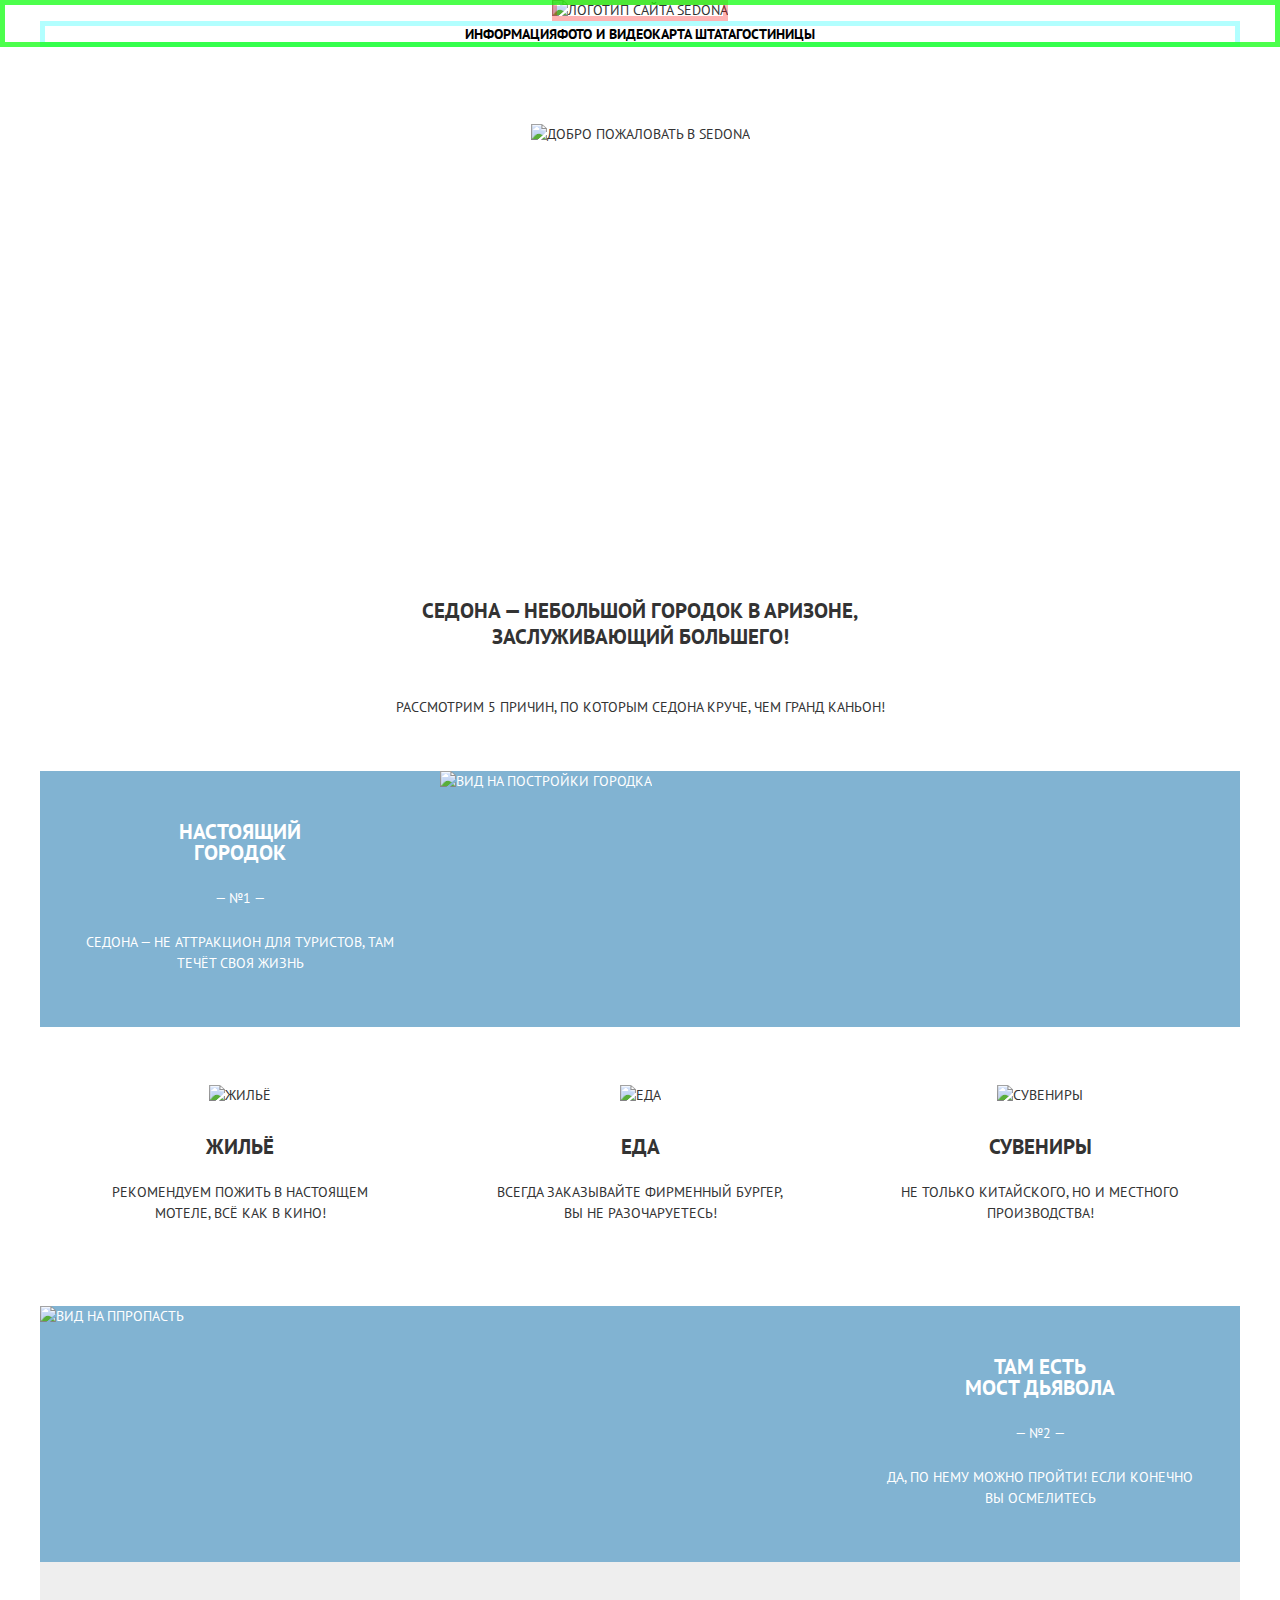
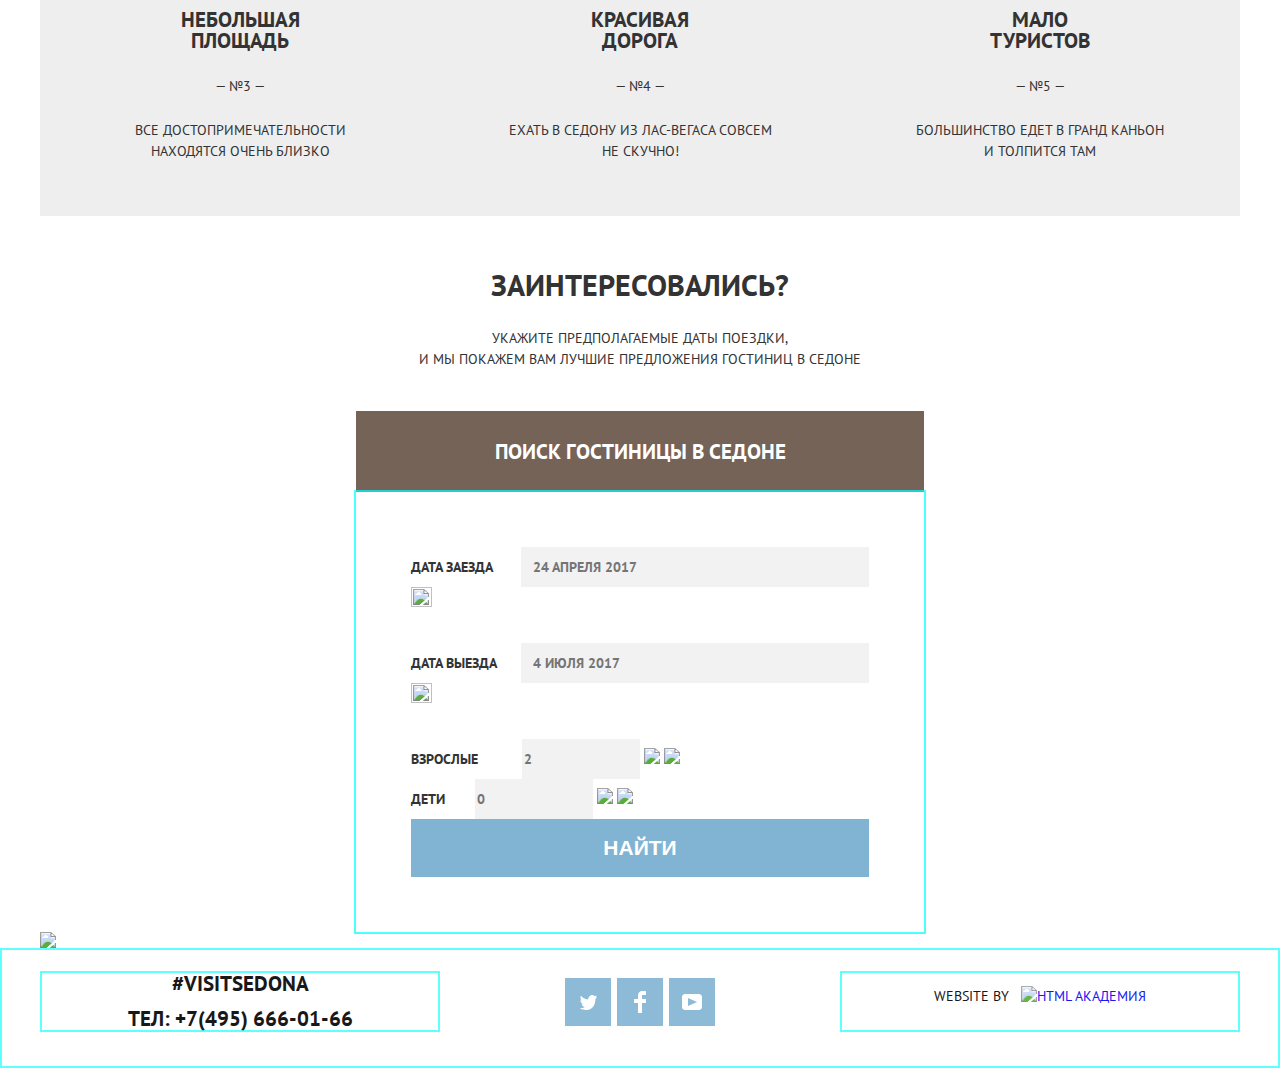
==== index.html @ ab3e45d9 "Флексы - стр. каталога" ====
<!DOCTYPE html>
<html class="page" lang="ru">
  <head>
    <meta charset="utf-8">
    <title>HTML Academy: Седона</title>

    <link rel="icon" href="favicon.ico">
    <link rel="icon" href="img/favicon.svg" type="image/svg+xml">
    <link rel="apple-touch-icon" href="img/180.png">
    <link rel="manifest" href="manifest.webmanifest">

    <link href="normalize.css" rel="stylesheet">
    <link href="css/style.css" rel="stylesheet">
    <link rel="preconnect" href="https://fonts.gstatic.com">
    <link href="https://fonts.googleapis.com/css2?family=PT+Sans:wght@400;700&display=swap" rel="stylesheet">
  </head>
  <!--<p>Репозиторий создан для обучения на профессиональном онлайн‑курсе «<a href="https://htmlacademy.ru/intensive/-->
  <body class="page-body">

    <header class="main-header">
      <a class="main-header-logo">
        <img src="img/logo_Sedona.svg" width="138" height="70" alt="Логотип сайта Sedona">
      </a>
      <div class="main-header-bar">
        <div class="main-navigation-wrapper">
          <nav class="main-navigation">
            <ul class="site-navigation">
              <li><a href="#">Информация</a></li>
              <li><a href="#">Фото и видео</a></li>
              <li><a href="#">Карта штата</a></li>
              <li><a href="#">Гостиницы</a></li>
            </ul>
          </nav>
        </div>
      </div>
    </header>

    <main class="container">

      <h1 class="visually-hidden">Добро пожаловать в Sedona</h1>

      <section class="main-screen">
        <img src="img/Welcome.svg" width="456" width="351" alt="Добро пожаловать в Sedona">
      </section>

      <section class="features">
        <p class="features-heading">Седона — небольшой городок в Аризоне, <br> заслуживающий большего!</p>
        <p class="features-compare">Рассмотрим 5 причин, по которым Седона круче, чем гранд каньон!</p>
        <ul class="features-list">
          <li class="feature-item-img item-img-right">
            <div class="left-descript-img">
              <h2>Настоящий <br> городок</h2>
              <p class="feature-number">— №1 —</p>
              <p class="feature-descript">Седона — не аттракцион для туристов, там <br> течёт своя жизнь</p>
            </div>
            <div>
              <img src="img/true_City.jpg" width="800" alt="Вид на постройки городка">
            </div>
          </li>
          <li class="feature-with-icon">
            <img src="img/ic-house.svg" width="72" height="72" alt="Жильё">
            <h2>Жильё</h2>
            <p class="feature-descript">Рекомендуем пожить в настоящем <br> мотеле, всё как в кино!</p>
          </li>
          <li class="feature-with-icon">
            <img src="img/ic-food.svg" width="72" height="72" alt="Еда">
            <h2>Еда</h2>
            <p class="feature-descript">Всегда заказывайте фирменный бургер, <br> вы не разочаруетесь!</p>
          </li>
          <li class="feature-with-icon">
            <img src="img/ic-souvenir.svg" width="72" height="72" alt="Сувениры">
            <h2>Сувениры</h2>
            <p class="feature-descript">Не только китайского, но и местного <br> производства!</p>
          </li>
          <li class="feature-item-img item-img-left">
            <div>
              <img src="img/the_Bridge.jpg" width="800" alt="Вид на ппропасть">
            </div>
            <div class="left-descript-img">
              <h2>Там есть <br> Мост дьявола</h2>
              <p class="feature-number">— №2 —</p>
              <p class="feature-descript">Да, по нему можно пройти! Если конечно <br> вы осмелитесь</p>
            </div>
          </li>
          <li class="feature-no-icon">
            <h2>Небольшая <br> площадь</h2>
            <p class="feature-number">— №3 —</p>
            <p class="feature-descript">все достопримечательности <br> находятся очень близко</p>
          </li>
          <li class="feature-no-icon">
            <h2>красивая <br> дорога</h2>
            <p class="feature-number">— №4 —</p>
            <p class="feature-descript">ехать в седону из лас-вегаса совсем <br> не скучно!</p>
          </li>
          <li class="feature-no-icon">
            <h2>мало <br> туристов</h2>
            <p class="feature-number">— №5 —</p>
            <p class="feature-descript">большинство едет в гранд каньон <br> и толпится там</p>
          </li>
        </ul>
      </section>

      <section class="search">
        <p class="search-heading">Заинтересовались?</p>
        <p class="search-info">Укажите предполагаемые даты поездки, <br> и мы покажем вам лучшие предложения гостиниц в седоне</p>
        <div>
          <h2>Поиск гостиницы в Седоне</h2>
        </div>
        <form class="form-search" action="" method="post">
          <p class="info-item">
            <label for="check-in">Дата заезда</label>
            <input class="check-in" id="check-in" type="text" name="from" placeholder="24 апреля 2017">
            <img src="img/ic-calendar.svg" width="21" height="23">
          </p>
          <p class="info-item info-item-date">
            <label for="check-out">Дата выезда</label>
            <input class="check-out" id="check-out" type="text" name="to" placeholder="4 июля 2017">
            <img src="img/ic-calendar.svg" width="21" height="23">
          </p>
          <p class="info-item">
            <label for="adults">Взрослые</label>
            <input class="info-item-adults" id="adults" type="text" name="amount" placeholder="2">
            <img src="img/ic-minus.svg" width="16">
            <img src="img/ic-plus.svg" width="16">
          </p>
          <p class="info-item">
            <label for="kids">Дети</label>
            <input class="info-item-kids" id="kids" type="text" name="amount" placeholder="0">
            <img src="img/ic-minus.svg" width="16" >
            <img src="img/ic-plus.svg" width="16">
          </p>
          <button class="submit-button" type="submit">Найти</button>
        </form>
        <img class="map" src="img/map.png">
      </section>

    </main>

    <footer class="main-footer">

      <div class="container">
        <section class="footer-contacts">
          <p class="footer-hashtag">#visitsedona</p>
          <p class="footer-phone">Тел: +7(495) 666-01-66</p>
        </section>

        <section class="footer-social">
          <ul>
            <li>
              <a class="social-button social-button-tw" href="#"><span class="visually-hidden">Twitter</span></a>
            </li>
            <li>
              <a class="social-button social-button-fb" href="#"><span class="visually-hidden">Facebook</span></a>
            </li>
            <li>
              <a class="social-button social-button-yt" href="#"><span class="visually-hidden">Youtube</span></a>
            </li>
          </ul>
        </section>

        <p class="footer-copyright">
          <span>
            Website by
          </span>
          <a class="link-copyright" href="https://htmlacademy.ru/intensive/htmlcss">
            <img src="img/logo-htmlacademy-footer.svg" alt="html Академия">
          </a>
        </p>
      </div>

    </footer>
  </body>
</html>
---- css/style.css ----
/* Variables */

:root {
  --basic-white: #ffffff;
  --basic-black: #000000;
  --basic-brown: #766357;
  --basic-middle-brown: #604E43;
  --basic-dark-brown: #503E33;
  --basic-grey: #eeeeee;
  --basic-light-grey: #f2f2f2;
  --basic-light-blue: #81B3D2;
  --basic-middle-blue: #669EC0;
  --basic-dark-blue: #5496BD;
  --basic-extra-dark: #333333;
}

/* Global */

.page-body {
  min-width: 960px;
  margin: 0;
  padding: 0;
  font-family: "PT Sans", Arial, sans-serif;
  font-size: 14px;
  line-height: 21px;
  font-weight: 400;
  color: var(--basic-extra-dark);
  text-transform: uppercase;
  background-color: var(--basic-white);
  min-height: 100%;
  display: grid;
  grid-template-rows: min-content 1fr min-content;
  align-content: start;
}

a {
  text-decoration: none;
}

img {
  max-width: 100%;
  height: auto;
}

/* Grid */

.page {
  height: 100%;
}

/* Main Header */

.main-header {
  outline: 5px solid rgba(0, 255, 0, 0.7);
  outline-offset: -5px;
  display: grid;
}

/* Main Navigation */

.main-navigation {
  font-size: 14px;
  line-height: 26px;
  color: var(--basic-black);
  background-color: transparent;
}

.main-header-bar {
  background-color: var(--basic-white);
}

.main-navigation-wrapper {
  display: grid;
  grid-template-columns: 1fr min-content;
  width: 1200px;
  margin: 0 auto;
  background-color: var(--basic-white);
}

.site-navigation {
  margin: 0;
  padding: 0;
  outline: 5px solid rgba(0, 255, 255, 0.3);
  outline-offset: -5px;
  list-style: none;
  font-weight: 700;
  display: flex;
  justify-content: center;
}

.site-navigation-current a:not([href]) {
  background-color: var(--basic-white);
}

/* Container */

.container {
  width: 1200px;
  margin: 0 auto;
}

/* Logo */

.main-header-logo {
  justify-self: center;
  outline: 5px solid rgba(255, 0, 0, 0.3);
  outline-offset: -5px;
}

/* Main Screen */

.main-screen {
  height: 509px;
  background-image: url("../img/First_Screen_Sedona.jpg");
  background-position: 0 0;
  background-repeat: no-repeat;
  margin: 0 auto 42px auto;
  text-align: center;
}

.main-screen img {
  margin-top: 77px;
}

/* Site Navigation */

.site-navigation a {
  color: var(--basic-black);
}

.site-navigation a:hover {
  color: var(--basic-light-blue);
}

.site-navigation a:focus {
  color: var(--basic-black);
  opacity: 30%;
}

.map {
  display: block;
}

/* Features */

.features {
  outline: 0px solid rgba(255, 0, 0 , 0.3);
  margin-bottom: 58px;
}

.features-heading {
  outline: 0px solid rgba(0, 255, 255 , 0.3);
  font-size: 21px;
  line-height: 26px;
  font-weight: 700;
  margin-bottom: 44px;
  text-align: center;
}

.features-compare {
  outline: 0px solid rgba(0, 255, 255 , 0.3);
  text-align: center;
  line-height: 26px;
  margin-bottom: 51px;
}

.features-list {
  list-style: none;
  display: grid;
  grid-template-columns: 1fr 1fr 1fr;
  margin: 0;
  padding: 0;
}

.feature-item-img {
  outline: 0px solid rgba(0, 255, 255 , 0.3);
  height: 256px;
  grid-column: 1 / -1;
  color: var(--basic-white);
  background-color: var(--basic-light-blue);
}

.item-img-right {
  display: grid;
  grid-template-columns: 1fr 2fr;

}

.item-img-left {
  display: grid;
  grid-template-columns: 2fr 1fr;

}

.left-descript-img {
  padding-top: 50px;
}

.feature-item-img h2,
.feature-with-icon h2,
.feature-no-icon h2,
.feature-number,
.feature-descript {
  outline: 0px solid rgba(0, 255, 255 , 0.3);
  text-align: center;
  margin: 0;
  padding: 0;
}

.feature-item-img h2,
.feature-with-icon h2,
.feature-no-icon h2 {
  font-size: 21px;
  font-weight: 700;
  line-height: 21px;
}

.feature-with-icon h2 {
  margin-top: 30px;
  margin-bottom: 25px;
}

.feature-number,
.feature-descript {
  font-size: 14px;
  line-height: 21px;
}

.feature-number {
  margin-top: 25px;
  margin-bottom: 23px;
}

.feature-with-icon {
  outline: 0px solid rgba(0, 255, 255 , 0.3);
  text-align: center;
  padding-top: 58px;
  padding-bottom: 82px;
}

.feature-no-icon {
  outline: 0px solid rgba(0, 255, 255 , 0.3);
  background-color: var(--basic-grey);
  padding-top: 47px;
  padding-bottom: 54px;
}

/* Form */

.search div {
  width: 568px;
  color: var(--basic-white);
  background-color: var(--basic-brown);
  margin: 0 auto;
  padding: 30px 0;
}

.form-search {
  outline: 2px solid rgba(0, 255, 255, 0.7);
  margin: 0 auto;
  background-color: var(--basic-white);
  padding: 55px;
  width: 458px;
}

.search-heading {
  font-size: 30px;
  font-weight: 700;
  margin: 0;
}

.search h2 {
  margin: 0;
}

.search-heading,
.search h2,
.search-info {
  outline: 0px solid rgba(0, 255, 255, 0.7);
  text-align: center;
}

.search-info {
  margin-top: 33px;
  margin-bottom: 41px;
}

.info-item {
  margin: 0;
}

.info-item label {
  font-weight: 700;
}

.info-item input {
  font: inherit;
  color: var(--basic-black);
  font-weight: 700;
  text-transform: uppercase;
  background-color: var(--basic-light-grey);
  border: none;
  width: 334px;
  height: 38px;
}

.check-in,
.check-out {
  padding-left: 12px;
}

.check-in {
  margin-left: 24px;
}

.check-out {
  margin-left: 20px;
}

.info-item input.info-item-adults,
.info-item input.info-item-kids {
  width: 114px;
}

.info-item-adults {
  margin-left: 40px;
}

.info-item-kids {
  margin-left: 26px;
}

.info-item-date {
  margin-top: 30px;
  margin-bottom: 30px;
}

.submit-button {
  width: 458px;
  height: 58px;
  background-color: var(--basic-light-blue);
  color: var(--basic-white);
  text-align: center;
  border: none;
  text-transform: uppercase;
  font-size: 21px;
  line-height: 26px;
  font-weight: 700;
}

/* Main Footer */

.main-footer {
  outline: 2px solid rgba(0, 255, 255, 0.7);
  outline-offset: -2px;
  color: var(--basic-black);
  background-color: var(--basic-white);
  opacity: 90%;
  padding-top: 23px;
  padding-bottom: 36px;
}

.main-footer .container {
  display: grid;
  grid-template-columns: 1fr 1fr 1fr;
}

.footer-contacts,
.footer-social,
.footer-copyright {
  outline: 2px solid rgba(0, 255, 255, 0.7);
  outline-offset: -2px;
  text-align: center;
}

.footer-hashtag,
.footer-phone {
  outline: 0px solid rgba(255, 0, 0, 0.7);
  outline-offset: -1px;
  font-size: 21px;
  line-height: 26px;
  font-weight: 700;
  margin: 0;
}
.footer-hashtag {
  margin-bottom: 9px;
}

.visually-hidden {
 position: absolute;
 clip: rect(1px, 1px, 1px, 1px);
 padding:0;
 border:0;
 height: 1px;
 width: 1px;
 overflow: hidden;
}

.social-button {
  width: 46px;
  height: 48px;
  background-color: var(--basic-light-blue);
  background-repeat: no-repeat;
  background-position: center;
  display: block;
}

.social-button-tw {
  background-image: url(../img/twitter.svg);
}

.social-button-fb {
  background-image: url(../img/facebook.svg);
}

.social-button-yt {
  background-image: url(../img/youtube.svg);
}

.footer-social {
  outline: 0px solid rgba(255, 0, 0, 0.7);
  outline-offset: -1px;
  padding-top: 7px;
  margin: 0 auto;
}

.footer-social ul {
  display: grid;
  grid-template-columns: 46px 46px 46px;
  column-gap: 6px;
  outline: 0px solid rgba(255, 0, 0, 0.7);
  list-style: none;
  padding: 0;
  margin: 0;
}

.footer-copyright {
  padding-top: 15px;
  margin: 0;
}

.footer-copyright a {
  outline: 0px solid rgba(255, 0, 0, 0.7);
  outline-offset: -1px;
  margin-left: 8px;
  width: 115px;
  height: 41px;
  /*background-repeat: no-repeat;
  background-image: url("../img/logo-htmlacademy-footer.svg");
  background-position: 0 0;
  position: relative;*/
}

/*
.footer-copyright a:hover {
  width: 115px;
  height: 41px;
  background-image: url("../img/logo-htmlacademy-footer-hover.svg");
  background-position: 0 0;
  /*position: relative;
  background-repeat: no-repeat;
}
*/

/* Catalog Page */

.parameters {
  outline: 1px solid #ff0000;
  background-image: url("../img/Blur.png");
  background-position: 0 0;
  background-repeat: no-repeat;
  background-color: var(--basic-black);
}

.parameters ul,
.search-results ul {
  list-style: none;
}

.sorting {
  outline: 1px solid #ff0000;
  outline-offset: -1px;
  font-weight: 600;
}

.search-options h2 {
  outline: 1px solid #ff0000;
  outline-offset: -1px;
}

.found {
  display: flex;
}

.sorting,
.sort-types {
  font-size: 12px;
  line-height: 18px;
}

.sort-types {
  padding: 0;
}

.sort-types,
.search-options {
  outline: 1px solid #ff0000;
  outline-offset: -1px;
  display: flex;
}

.sort-types .current {
  color: var(--basic-light-blue);
  text-decoration: none;

}

.sort-types a {
  color: var(--basic-black);
  opacity: 30%;
  text-decoration: underline;
}

.sort-types a:hover {
  color: var(--basic-light-blue);
  text-decoration: underline;
  opacity: 100%;
}

.sort-types a:focus {
  color: var(--basic-black);
  text-decoration: none;
  opacity: 100%;
}

.infrastructure legend,
.housing-type legend,
.price legend {
  color: var(--basic-white);
  font-size: 16px;
  font-weight: 700;
  line-height: 21px;
}

.parameters label {
  color: var(--basic-white);
}

/* Variants */

.more,
.book-in {
  line-height: 21px;
  font-weight: 700;
  color: var(--basic-white);
  padding: 3px 17px;
}

.more {
  background-color: var(--basic-light-blue);
}

.book-in {
  background-color: var(--basic-brown);
}

.more:hover {
  background-color: var(--basic-middle-blue);
}

.more:focus {
  background-color: var(--basic-dark-blue);
}

.book-in:hover {
  background-color: var(--basic-middle-brown);
}

.book-in:focus {
  background-color: var(--basic-dark-brown);
}

.variant-name {
  outline: 1px solid #ff0000;
  outline-offset: -1px;
  font-size: 21px;
  font-weight: 700;
  line-height: 26px;
  color: var(--basic-black);
  margin-left: 29px;
}

.variant-name:hover {
  color: var(--basic-light-blue);
}

.variant-name:focus {
  color: var(--basic-black);
  opacity: 30%;
}

.variants .variant-row {
  outline: 1px solid #ff0000;
  display: grid;
  grid-template-columns: 135px 1fr auto;
}

.variants {
  display: grid;
  grid-template-rows: repeat(2, auto);
}

.row-1,
.variant-info {
  display: flex;
}

.variant-info {
  margin-left: 29px;
}

.variant-info a {
  outline: 1px solid #ff0000;
}

.stars {
  outline: 1px solid #ff0000;
  display: flex;
  flex-direction: row-reverse;
  padding: 0;
}

.center p {
  outline: 1px solid #ff0000;
  margin: 0;
}

.right {
  outline: 1px solid #ff0000;
}

.variant-rate {
  outline: 1px solid rgba(255, 0, 0, 0.7);
  text-align: center;
  margin: 0;
  background-color: var(--basic-light-grey);
  padding: 3px 17px;
  line-height: 21px;
}

.more,
.book-in,
.variant-price {
  display: block;
}

.variant-type,
.variant-price {
  margin-top: 4px;
  margin-bottom: 11px;
}

.column {
  margin-left: 6px;
}
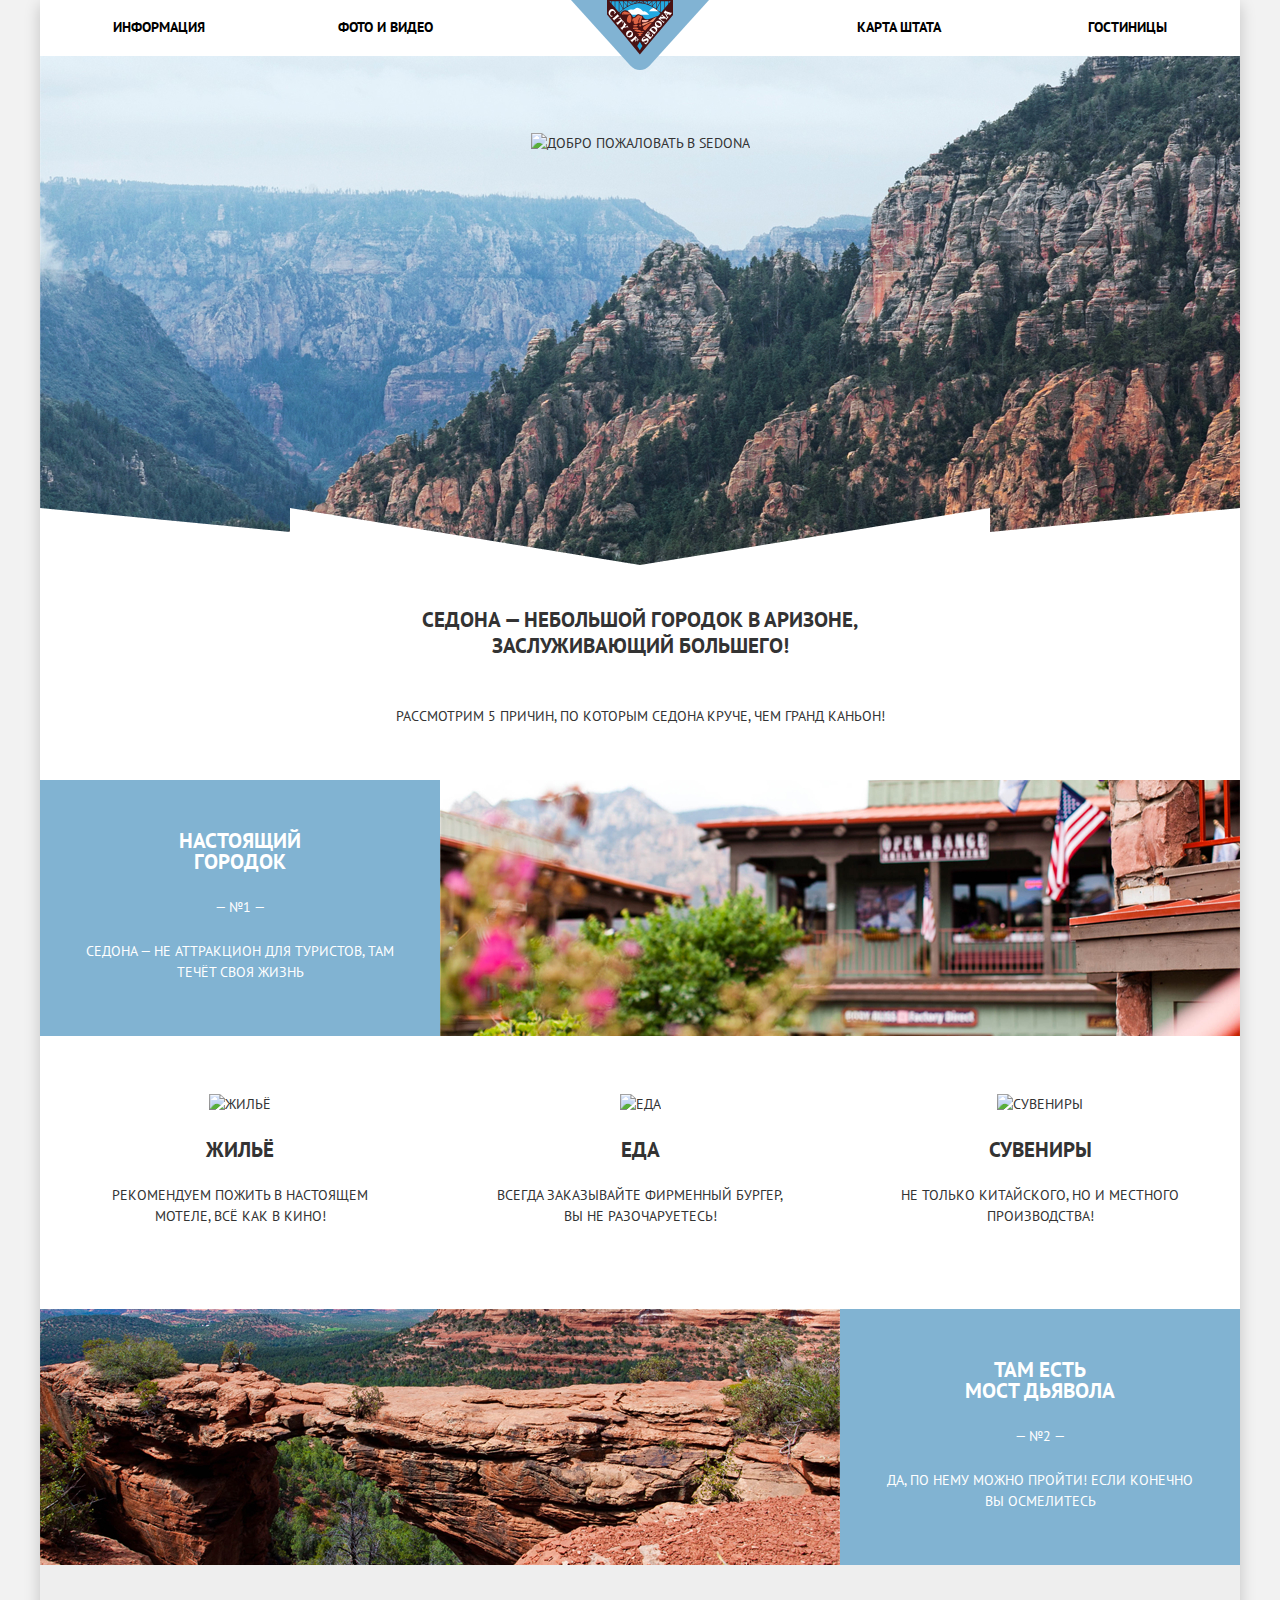
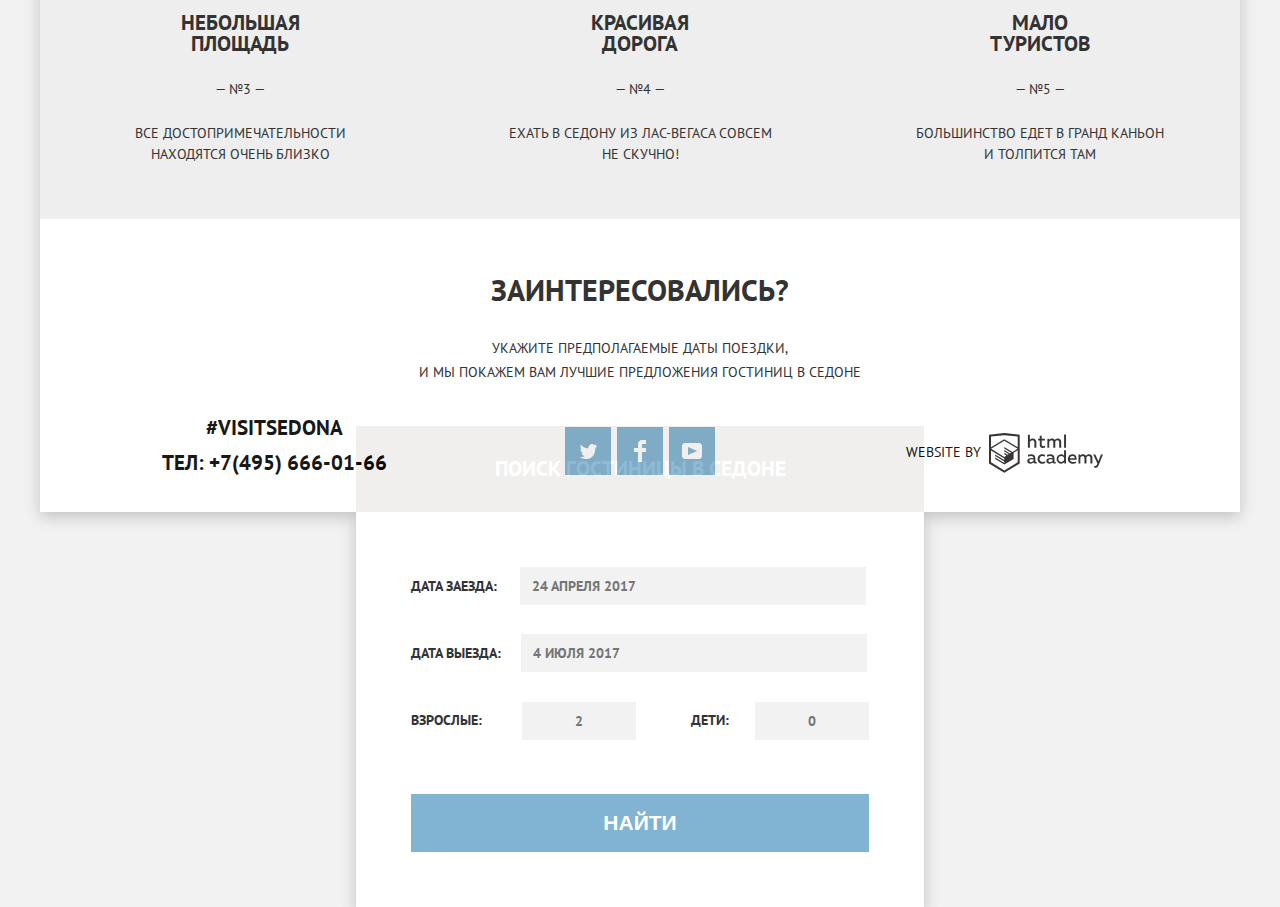
==== commit 83a85bf3: "Проверка итоговая" ====
--- a/index.html
+++ b/index.html
@@ -17,157 +17,196 @@
   <!--<p>Репозиторий создан для обучения на профессиональном онлайн‑курсе «<a href="https://htmlacademy.ru/intensive/-->
   <body class="page-body">
 
-    <header class="main-header">
-      <a class="main-header-logo">
-        <img src="img/logo_Sedona.svg" width="138" height="70" alt="Логотип сайта Sedona">
-      </a>
-      <div class="main-header-bar">
-        <div class="main-navigation-wrapper">
-          <nav class="main-navigation">
-            <ul class="site-navigation">
-              <li><a href="#">Информация</a></li>
-              <li><a href="#">Фото и видео</a></li>
-              <li><a href="#">Карта штата</a></li>
-              <li><a href="#">Гостиницы</a></li>
-            </ul>
-          </nav>
+    <div class="all">
+      <header class="main-header">
+        <a class="main-header-logo">
+          <img src="img/logo-sedona.svg" width="138" height="70" alt="Логотип сайта Sedona">
+        </a>
+        <div class="main-header-bar">
+          <div class="main-navigation-wrapper">
+            <nav class="main-navigation">
+              <ul class="site-navigation">
+                <li><a href="#">Информация</a></li>
+                <li><a href="#">Фото и видео</a></li>
+                <li><a href="#">Карта штата</a></li>
+                <li><a href="catalog.html">Гостиницы</a></li>
+              </ul>
+            </nav>
+          </div>
         </div>
-      </div>
-    </header>
-
-    <main class="container">
-
-      <h1 class="visually-hidden">Добро пожаловать в Sedona</h1>
-
-      <section class="main-screen">
-        <img src="img/Welcome.svg" width="456" width="351" alt="Добро пожаловать в Sedona">
-      </section>
-
-      <section class="features">
-        <p class="features-heading">Седона — небольшой городок в Аризоне, <br> заслуживающий большего!</p>
-        <p class="features-compare">Рассмотрим 5 причин, по которым Седона круче, чем гранд каньон!</p>
-        <ul class="features-list">
-          <li class="feature-item-img item-img-right">
-            <div class="left-descript-img">
-              <h2>Настоящий <br> городок</h2>
-              <p class="feature-number">— №1 —</p>
-              <p class="feature-descript">Седона — не аттракцион для туристов, там <br> течёт своя жизнь</p>
-            </div>
-            <div>
-              <img src="img/true_City.jpg" width="800" alt="Вид на постройки городка">
-            </div>
-          </li>
-          <li class="feature-with-icon">
-            <img src="img/ic-house.svg" width="72" height="72" alt="Жильё">
-            <h2>Жильё</h2>
-            <p class="feature-descript">Рекомендуем пожить в настоящем <br> мотеле, всё как в кино!</p>
-          </li>
-          <li class="feature-with-icon">
-            <img src="img/ic-food.svg" width="72" height="72" alt="Еда">
-            <h2>Еда</h2>
-            <p class="feature-descript">Всегда заказывайте фирменный бургер, <br> вы не разочаруетесь!</p>
-          </li>
-          <li class="feature-with-icon">
-            <img src="img/ic-souvenir.svg" width="72" height="72" alt="Сувениры">
-            <h2>Сувениры</h2>
-            <p class="feature-descript">Не только китайского, но и местного <br> производства!</p>
-          </li>
-          <li class="feature-item-img item-img-left">
-            <div>
-              <img src="img/the_Bridge.jpg" width="800" alt="Вид на ппропасть">
-            </div>
-            <div class="left-descript-img">
-              <h2>Там есть <br> Мост дьявола</h2>
-              <p class="feature-number">— №2 —</p>
-              <p class="feature-descript">Да, по нему можно пройти! Если конечно <br> вы осмелитесь</p>
-            </div>
-          </li>
-          <li class="feature-no-icon">
-            <h2>Небольшая <br> площадь</h2>
-            <p class="feature-number">— №3 —</p>
-            <p class="feature-descript">все достопримечательности <br> находятся очень близко</p>
-          </li>
-          <li class="feature-no-icon">
-            <h2>красивая <br> дорога</h2>
-            <p class="feature-number">— №4 —</p>
-            <p class="feature-descript">ехать в седону из лас-вегаса совсем <br> не скучно!</p>
-          </li>
-          <li class="feature-no-icon">
-            <h2>мало <br> туристов</h2>
-            <p class="feature-number">— №5 —</p>
-            <p class="feature-descript">большинство едет в гранд каньон <br> и толпится там</p>
-          </li>
-        </ul>
-      </section>
-
-      <section class="search">
-        <p class="search-heading">Заинтересовались?</p>
-        <p class="search-info">Укажите предполагаемые даты поездки, <br> и мы покажем вам лучшие предложения гостиниц в седоне</p>
-        <div>
-          <h2>Поиск гостиницы в Седоне</h2>
-        </div>
-        <form class="form-search" action="" method="post">
-          <p class="info-item">
-            <label for="check-in">Дата заезда</label>
-            <input class="check-in" id="check-in" type="text" name="from" placeholder="24 апреля 2017">
-            <img src="img/ic-calendar.svg" width="21" height="23">
-          </p>
-          <p class="info-item info-item-date">
-            <label for="check-out">Дата выезда</label>
-            <input class="check-out" id="check-out" type="text" name="to" placeholder="4 июля 2017">
-            <img src="img/ic-calendar.svg" width="21" height="23">
-          </p>
-          <p class="info-item">
-            <label for="adults">Взрослые</label>
-            <input class="info-item-adults" id="adults" type="text" name="amount" placeholder="2">
-            <img src="img/ic-minus.svg" width="16">
-            <img src="img/ic-plus.svg" width="16">
-          </p>
-          <p class="info-item">
-            <label for="kids">Дети</label>
-            <input class="info-item-kids" id="kids" type="text" name="amount" placeholder="0">
-            <img src="img/ic-minus.svg" width="16" >
-            <img src="img/ic-plus.svg" width="16">
-          </p>
-          <button class="submit-button" type="submit">Найти</button>
-        </form>
-        <img class="map" src="img/map.png">
-      </section>
-
-    </main>
-
-    <footer class="main-footer">
-
-      <div class="container">
-        <section class="footer-contacts">
-          <p class="footer-hashtag">#visitsedona</p>
-          <p class="footer-phone">Тел: +7(495) 666-01-66</p>
+      </header>
+
+      <main class="container">
+
+        <h1 class="visually-hidden">Добро пожаловать в Sedona</h1>
+
+        <section class="main-screen">
+          <div></div>
+          <img src="img/welcome.svg" width="456" height="350" alt="Добро пожаловать в Sedona">
         </section>
 
-        <section class="footer-social">
-          <ul>
-            <li>
-              <a class="social-button social-button-tw" href="#"><span class="visually-hidden">Twitter</span></a>
-            </li>
-            <li>
-              <a class="social-button social-button-fb" href="#"><span class="visually-hidden">Facebook</span></a>
-            </li>
-            <li>
-              <a class="social-button social-button-yt" href="#"><span class="visually-hidden">Youtube</span></a>
+        <section class="features">
+          <p class="features-heading">Седона — небольшой городок в Аризоне, <br> заслуживающий большего!</p>
+          <p class="features-compare">Рассмотрим 5 причин, по которым Седона круче, чем гранд каньон!</p>
+          <ul class="features-list">
+            <li class="feature-item-img item-img-right">
+              <div class="left-descript-img">
+                <h2>Настоящий <br> городок</h2>
+                <p class="feature-number">— №1 —</p>
+                <p class="feature-descript">Седона — не аттракцион для туристов, там <br> течёт своя жизнь</p>
+              </div>
+              <div>
+                <img src="img/true-city.jpg" width="800" alt="Вид на постройки городка">
+              </div>
+            </li>
+            <li class="feature-with-icon">
+              <img src="img/ic-house.svg" width="72" height="72" alt="Жильё">
+              <h2>Жильё</h2>
+              <p class="feature-descript">Рекомендуем пожить в настоящем <br> мотеле, всё как в кино!</p>
+            </li>
+            <li class="feature-with-icon">
+              <img src="img/ic-food.svg" width="72" height="72" alt="Еда">
+              <h2>Еда</h2>
+              <p class="feature-descript">Всегда заказывайте фирменный бургер, <br> вы не разочаруетесь!</p>
+            </li>
+            <li class="feature-with-icon">
+              <img src="img/ic-souvenir.svg" width="72" height="72" alt="Сувениры">
+              <h2>Сувениры</h2>
+              <p class="feature-descript">Не только китайского, но и местного <br> производства!</p>
+            </li>
+            <li class="feature-item-img item-img-left">
+              <div>
+                <img src="img/the-bridge.jpg" width="800" alt="Вид на ппропасть">
+              </div>
+              <div class="left-descript-img">
+                <h2>Там есть <br> Мост дьявола</h2>
+                <p class="feature-number">— №2 —</p>
+                <p class="feature-descript">Да, по нему можно пройти! Если конечно <br> вы осмелитесь</p>
+              </div>
+            </li>
+            <li class="feature-no-icon">
+              <h2>Небольшая <br> площадь</h2>
+              <p class="feature-number">— №3 —</p>
+              <p class="feature-descript">все достопримечательности <br> находятся очень близко</p>
+            </li>
+            <li class="feature-no-icon">
+              <h2>красивая <br> дорога</h2>
+              <p class="feature-number">— №4 —</p>
+              <p class="feature-descript">ехать в седону из лас-вегаса совсем <br> не скучно!</p>
+            </li>
+            <li class="feature-no-icon">
+              <h2>мало <br> туристов</h2>
+              <p class="feature-number">— №5 —</p>
+              <p class="feature-descript">большинство едет в гранд каньон <br> и толпится там</p>
             </li>
           </ul>
         </section>
 
-        <p class="footer-copyright">
-          <span>
-            Website by
-          </span>
-          <a class="link-copyright" href="https://htmlacademy.ru/intensive/htmlcss">
-            <img src="img/logo-htmlacademy-footer.svg" alt="html Академия">
-          </a>
-        </p>
-      </div>
-
-    </footer>
+        <section class="search">
+          <p class="search-main-heading">Заинтересовались?</p>
+          <p class="search-info">Укажите предполагаемые даты поездки, <br> и мы покажем вам лучшие предложения гостиниц в седоне</p>
+          <button class="search-hotel" type="submit">Поиск гостиницы в Седоне</button>
+          <form class="form-search" action="https://echo.htmlacademy.ru" method="post">
+            <div class="long-input">
+              <button class="ic-calendar"></button>
+              <p class="info-item">
+                <label for="check-in">Дата заезда:</label>
+                <input class="check-in" id="check-in" type="text" name="from" placeholder="24 апреля 2017">
+              </p>
+            </div>
+            <div class="long-input">
+              <button class="ic-calendar"></button>
+              <p class="info-item info-item-date">
+                <label for="check-out">Дата выезда:</label>
+                <input class="check-out" id="check-out" type="text" name="to" placeholder="4 июля 2017">
+              </p>
+            </div>
+
+            <div class="short-inputs">
+              <div class="info-item">
+                <div class="main-wrap">
+                  <label for="adults">Взрослые:</label>
+                  <div class="input-wrap input-wrap-adults">
+                    <button class="ic-minus"></button>
+                    <input class="info-item-adults" id="adults" type="text" name="amount" placeholder="2">
+                    <button class="ic-plus"></button>
+                  </div>
+                </div>
+              </div>
+
+              <div class="info-item">
+                <div class="main-wrap">
+                  <label for="kids">Дети:</label>
+                  <div class="input-wrap input-wrap-kids">
+                    <button class="ic-minus"></button>
+                    <input class="info-item-kids" id="kids" type="text" name="amount" placeholder="0">
+                    <button class="ic-plus"></button>
+                  </div>
+                </div>
+              </div>
+            </div>
+
+            <button class="submit-button" type="submit">Найти</button>
+          </form>
+          <img class="map" src="img/map.png" alt="">
+        </section>
+
+      </main>
+
+      <footer class="main-footer">
+
+        <div class="container">
+          <section class="footer-contacts">
+            <p class="footer-hashtag">#visitsedona</p>
+            <p class="footer-phone">Тел: +7(495) 666-01-66</p>
+          </section>
+
+          <section class="footer-social">
+            <ul>
+              <li>
+                <a class="social-button" href="#">
+                  <span class="visually-hidden">Twitter</span>
+                  <svg width="17" height="17" viewBox="0 0 17 17" fill="none" xmlns="http://www.w3.org/2000/svg">
+                    <path d="M10.95 1.14409C12.635 0.648089 13.934 1.41409 14.527 2.32309C15.2 2.09209 15.858 1.84209 16.538 1.61509C16.5249 2.30145 16.2117 2.94761 15.681 3.38309C16.366 3.55309 16.985 2.89209 16.985 2.89209C16.816 3.89209 15.979 4.68009 15.422 4.91609C15.191 11.6661 12.247 16.1331 5.34498 15.9981H4.89898C4.48898 15.9981 0.734977 15.5381 0.000976562 14.1111C2.27198 14.3071 3.89398 13.6891 4.69398 12.9341C3.73398 12.6341 2.01498 12.4571 1.71498 9.98409C2.06398 10.0901 2.27898 10.2121 2.90498 10.1031C1.70498 9.24709 0.373977 8.53009 0.447977 6.33009C0.732977 6.65809 1.51498 6.86609 1.78798 6.80209C1.08498 6.56109 -0.182023 3.44209 0.893977 1.85009C2.71198 3.70409 4.62898 5.45609 8.04598 5.62309C8.25398 3.33009 9.18298 1.79309 10.95 1.14409Z" fill="white"/>
+                  </svg>
+                </a>
+              </li>
+              <li>
+                <a class="social-button" href="#">
+                  <span class="visually-hidden">Facebook</span>
+                  <svg width="12" height="22" viewBox="0 0 12 22" fill="none" xmlns="http://www.w3.org/2000/svg">
+                    <path d="M12 4V0H8C5.79086 0 4 1.79086 4 4V8H0V12H4V22H8V12H12V8H8V4H12Z" fill="white"/>
+                  </svg>
+                </a>
+              </li>
+              <li>
+                <a class="social-button" href="#">
+                  <span class="visually-hidden">Youtube</span>
+                  <svg width="20" height="16" viewBox="0 0 20 16" fill="none" xmlns="http://www.w3.org/2000/svg">
+                    <path fill-rule="evenodd" clip-rule="evenodd" d="M3 0H17C18.65 0 20 1.35 20 3V13C20 14.65 18.65 16 17 16H3C1.35 16 0 14.65 0 13V3C0 1.35 1.35 0 3 0ZM6.027 4.002V11.998L15.014 8L6.027 4.002Z" fill="white"/>
+                  </svg>
+                </a>
+              </li>
+            </ul>
+          </section>
+
+          <div class="footer-copyright">
+            <span>
+              Website by
+            </span>
+            <a class="link-made-by" href="https://htmlacademy.ru/intensive/htmlcss">
+              <span class="visually-hidden">htmlAcademy</span>
+              <svg width="115" height="41" viewBox="0 0 115 41" fill="none" xmlns="http://www.w3.org/2000/svg">
+                <path fill-rule="evenodd" clip-rule="evenodd" d="M15.5197 1.05737H15.3509L0 2.71895V31.4945L15.3509 40.8382L30.7018 31.4945V2.71895L15.5197 1.05737ZM77.0183 2.62185H75.0876V15.7311H77.0183V2.62185ZM40.8619 2.63264V7.76843C41.6131 6.9864 42.6386 6.5436 43.7105 6.53843C44.6823 6.47908 45.6329 6.84495 46.3253 7.54479C47.0177 8.24462 47.3866 9.21244 47.3399 10.2068V15.7634H45.367V10.4658C45.4231 9.94897 45.2754 9.43059 44.9566 9.02553C44.6377 8.62047 44.174 8.36218 43.6683 8.3079H43.3518C42.3456 8.36979 41.4321 8.9295 40.9041 9.80764V15.7634H38.8995V2.63264H40.8619ZM77.0183 31.4837H75.2775V30.0595C74.4828 31.1353 73.23 31.7538 71.9119 31.7211C69.4751 31.5528 67.5825 29.4822 67.5825 26.9845C67.5825 24.4867 69.4751 22.4162 71.9119 22.2479C73.1195 22.2052 74.2818 22.7203 75.0771 23.6505V18.3205H77.0183V31.4837ZM47.0656 30.0595C47.263 30.0515 47.4583 30.0152 47.6459 29.9516V31.3866C47.2482 31.5404 46.826 31.6172 46.4009 31.6132C45.6482 31.6769 44.9394 31.2429 44.639 30.5342C43.7036 31.31 42.5302 31.7227 41.3261 31.6995C39.733 31.6995 38.256 30.804 38.256 28.9482C38.256 26.65 40.3661 25.9379 42.1702 25.9379C42.9402 25.9505 43.707 26.0408 44.4596 26.2076V25.884C44.4596 24.805 43.6578 23.9742 42.1491 23.9742C41.0585 23.9764 39.9804 24.2116 38.9839 24.6647V22.8305C40.0678 22.451 41.204 22.2506 42.3495 22.2371C44.8394 22.2371 46.3693 23.4455 46.3693 26.1753V29.4121C46.3546 29.5668 46.401 29.721 46.4981 29.8406C46.5951 29.9601 46.7349 30.035 46.8862 30.0487H47.0656V30.0595ZM40.2711 28.8403C40.298 29.229 40.4761 29.5905 40.7655 29.844C41.055 30.0974 41.4317 30.2217 41.8115 30.189H41.9275C42.8819 30.1906 43.7973 29.8022 44.4702 29.11V27.5779C43.842 27.4414 43.2026 27.3655 42.5605 27.3513C41.5055 27.3513 40.2817 27.7074 40.2817 28.8403H40.2711ZM56.0229 22.9384C55.1962 22.4632 54.2596 22.2246 53.3115 22.2479H52.9422C51.7332 22.2873 50.5891 22.8166 49.7619 23.7192C48.9347 24.6218 48.4923 25.8236 48.5321 27.06V27.5024C48.6957 30.0004 50.805 31.8921 53.2482 31.7318C54.2519 31.7555 55.2477 31.5452 56.1601 31.1168V29.2718C55.3769 29.7215 54.4945 29.9591 53.5963 29.9624C52.5199 30.0288 51.4963 29.4793 50.9385 28.5356C50.3806 27.5918 50.3806 26.4095 50.9385 25.4658C51.4963 24.522 52.5199 23.9725 53.5963 24.039C54.461 24.0357 55.3066 24.2989 56.0229 24.7942V22.9384ZM66.1514 30.0595C66.3488 30.0515 66.5441 30.0152 66.7317 29.9516V31.3866C66.334 31.5404 65.9118 31.6172 65.4867 31.6132C64.734 31.6769 64.0252 31.2429 63.7248 30.5342C62.7894 31.31 61.616 31.7227 60.4119 31.6995C58.8188 31.6995 57.3417 30.804 57.3417 28.9482C57.3417 26.65 59.4518 25.9379 61.256 25.9379C62.0259 25.9505 62.7928 26.0408 63.5454 26.2076V25.884C63.5454 24.805 62.7436 23.9742 61.2349 23.9742C60.1443 23.9764 59.0662 24.2116 58.0697 24.6647V22.8305C59.1536 22.451 60.2897 22.2506 61.4353 22.2371C63.9252 22.2371 65.455 23.4455 65.455 26.1753V29.4121C65.4404 29.5668 65.4868 29.721 65.5838 29.8406C65.6809 29.9601 65.8207 30.035 65.972 30.0487H66.1514V30.0595ZM59.855 29.8481C59.5632 29.5943 59.3837 29.2311 59.3569 28.8403H59.378C59.378 27.7074 60.5385 27.3513 61.6569 27.3513C62.299 27.3655 62.9383 27.4414 63.5665 27.5779V29.11C62.8937 29.8022 61.9782 30.1906 61.0239 30.189H60.9078C60.5263 30.2247 60.1469 30.1019 59.855 29.8481ZM69.3271 26.9305C69.3271 25.2859 70.6308 23.9526 72.239 23.9526L72.2601 24.0066C73.4742 24.0066 74.5742 24.7382 75.0665 25.8732V28.0311C74.5856 29.1871 73.4673 29.9296 72.239 29.9084C70.6308 29.9084 69.3271 28.5752 69.3271 26.9305ZM83.3486 22.2479C86.8408 22.2479 88.0541 25.1395 87.4844 27.7397H80.922C81.1436 29.3582 82.6839 30.0163 84.2876 30.0163C85.2509 30.0196 86.2027 29.8021 87.0729 29.3797V31.1061C86.0736 31.5421 84.9939 31.7519 83.9078 31.7211C81.2385 31.7211 78.8963 30.189 78.8963 26.9521C78.8362 25.7502 79.2482 24.5736 80.0408 23.6841C80.8334 22.7945 81.9408 22.2658 83.1165 22.2155H83.3486V22.2479ZM80.8693 26.1753C80.9704 24.8237 82.1216 23.8104 83.4436 23.9095H83.4858C84.1064 23.8531 84.7196 24.08 85.1612 24.5295C85.6028 24.979 85.8275 25.6051 85.7752 26.24H80.8693V26.1753ZM89.489 31.4621V22.4961H91.2298V23.575C91.9777 22.7197 93.041 22.2229 94.1628 22.2047C95.2951 22.1328 96.3712 22.7163 96.9482 23.7153C97.7407 22.8335 98.8477 22.3161 100.018 22.2803C100.952 22.2327 101.859 22.6011 102.507 23.2901C103.154 23.9792 103.478 24.9213 103.394 25.8732V31.4837H101.39V25.9271C101.437 25.4734 101.306 25.0191 101.024 24.6647C100.743 24.3104 100.336 24.0852 99.8917 24.039H99.6174C98.7512 24.0941 97.9525 24.536 97.4335 25.2474V31.4837H95.4289V25.9271C95.4728 25.47 95.3357 25.0139 95.0481 24.6611C94.7606 24.3082 94.3467 24.088 93.8991 24.0497H93.6881C92.7466 24.1344 91.8915 24.6449 91.3564 25.4416V31.5161H89.5312L89.489 31.4621ZM113.977 22.4745H111.972L109.324 29.2718L106.306 22.4853H104.196L108.417 31.5484L108.237 32.0016C107.72 33.3611 107.003 34.0516 106.053 34.0516C105.75 34.0548 105.447 34.0112 105.156 33.9221V35.6161C105.536 35.7125 105.926 35.7632 106.317 35.7671C107.646 35.7671 108.902 35.0226 109.851 32.6813L113.977 22.4745ZM52.689 6.78658V3.54974L50.7266 4.01369V6.73264H49.144V8.49132H50.7899V12.9905C50.7231 13.817 51.0244 14.6301 51.61 15.2038C52.1955 15.7775 53.0028 16.0505 53.8073 15.9468C54.5996 15.9535 55.3875 15.8259 56.139 15.5692V13.8429C55.5727 14.0781 54.9672 14.199 54.356 14.199C53.2165 14.199 52.689 13.8105 52.689 12.6237V8.5129H55.8541V6.78658H52.689ZM58.3862 15.7526V6.75421H60.1376V7.83316C60.8811 6.97655 61.9403 6.476 63.0601 6.45211C64.1624 6.38099 65.2146 6.93142 65.8032 7.88711C66.5958 7.00534 67.7028 6.48794 68.8734 6.45211C69.8138 6.41462 70.7233 6.79859 71.364 7.50353C72.0046 8.20846 72.3126 9.16418 72.2073 10.1205V15.7418H70.2028V10.1853C70.2499 9.73151 70.1184 9.27721 69.8373 8.92287C69.5561 8.56853 69.1485 8.34334 68.7046 8.29711H68.4619C67.5957 8.35228 66.797 8.7942 66.278 9.50553V15.7418H64.2734V10.1853C64.3206 9.73151 64.1891 9.27721 63.9079 8.92287C63.6268 8.56853 63.2191 8.34334 62.7752 8.29711H62.5326C61.5911 8.38181 60.736 8.89229 60.2009 9.68895V15.7634H58.3862V15.7526ZM28.6972 30.3033L28.7078 30.2968L28.6972 30.3184V30.3033ZM28.6972 18.3205V30.3033L15.3509 38.4321L2.00459 30.3184V18.5147L15.2876 26.6068V28.0311L6.18257 22.5284V23.9418L15.3404 29.5632V31.0629L6.19312 25.4955V26.9521L15.3509 32.5734L24.5826 26.9197V20.8129L28.6972 18.3205ZM28.7078 16.7776L25.0362 18.9355L23.3482 20.0145L15.3087 15.0837V16.4971L22.156 20.7266L22.0083 20.8237L20.9532 21.4063L15.2876 17.9537V19.3995L19.761 22.1184L18.706 22.8413L15.3298 20.7913V22.2047L17.5454 23.5426L15.2982 24.9021L2.11009 16.864L15.3087 8.72869L28.7078 16.7776ZM15.2876 7.27211L28.7078 15.3534V4.56395L15.3615 3.12895L2.01514 4.56395V15.3534L15.2876 7.27211Z" fill="#231F20"/>
+              </svg>
+            </a>
+          </div>
+        </div>
+
+      </footer>
+    </div>
+
+    <script src="form.js"></script>
+
   </body>
 </html>
--- a/css/style.css
+++ b/css/style.css
@@ -8,6 +8,9 @@
   --basic-dark-brown: #503E33;
   --basic-grey: #eeeeee;
   --basic-light-grey: #f2f2f2;
+  --basic-hover-grey: #EBEBEB;
+  --basic-focus-grey: #E5E5E5;
+  --focus-grey-footer: #BDBBBC;
   --basic-light-blue: #81B3D2;
   --basic-middle-blue: #669EC0;
   --basic-dark-blue: #5496BD;
@@ -15,6 +18,16 @@
 }
 
 /* Global */
+
+.visually-hidden {
+ position: absolute;
+ clip: rect(1px, 1px, 1px, 1px);
+ padding:0;
+ border:0;
+ height: 1px;
+ width: 1px;
+ overflow: hidden;
+}
 
 .page-body {
   min-width: 960px;
@@ -26,13 +39,41 @@
   font-weight: 400;
   color: var(--basic-extra-dark);
   text-transform: uppercase;
-  background-color: var(--basic-white);
+  background-color: var(--basic-light-grey);
   min-height: 100%;
   display: grid;
   grid-template-rows: min-content 1fr min-content;
   align-content: start;
 }
 
+input[type="number"]::-webkit-outer-spin-button,
+input[type="number"]::-webkit-inner-spin-button {
+  -webkit-appearance: none;
+  margin: 0;
+}
+
+input[type="number"] {
+  -moz-appearance: textfield;
+}
+input[type="number"]:hover,
+input[type="number"]:focus {
+  -moz-appearance: number-input;
+}
+
+input[type=number]::-webkit-inner-spin-button,
+input[type=number]::-webkit-outer-spin-button {
+  -webkit-appearance: none;
+  margin: 0;
+}
+
+.all {
+  width: 1200px;
+  box-shadow: 0 5px 15px 0 rgba(0 , 1 , 1 , 0.2);
+  margin: 0 40px 0 40px;
+  /*margin: 0 auto;*/
+  position: relative;
+}
+
 a {
   text-decoration: none;
 }
@@ -51,7 +92,6 @@
 /* Main Header */
 
 .main-header {
-  outline: 5px solid rgba(0, 255, 0, 0.7);
   outline-offset: -5px;
   display: grid;
 }
@@ -79,13 +119,28 @@
 
 .site-navigation {
   margin: 0;
-  padding: 0;
-  outline: 5px solid rgba(0, 255, 255, 0.3);
-  outline-offset: -5px;
+  padding-left: 73px;
+  padding-right: 73px;
+  min-height: 56px;
   list-style: none;
   font-weight: 700;
   display: flex;
-  justify-content: center;
+}
+
+.site-navigation li {
+  padding-top: 14px;
+}
+
+.site-navigation li:nth-child(2) {
+  margin-left: 133px;
+}
+
+.site-navigation li:nth-child(3) {
+  margin-left: auto;
+}
+
+.site-navigation li:nth-child(4) {
+  margin-left: 147px;
 }
 
 .site-navigation-current a:not([href]) {
@@ -97,25 +152,39 @@
 .container {
   width: 1200px;
   margin: 0 auto;
+  background-color: var(--basic-white);
 }
 
 /* Logo */
 
 .main-header-logo {
   justify-self: center;
-  outline: 5px solid rgba(255, 0, 0, 0.3);
-  outline-offset: -5px;
+  position: absolute;
+  left: 50%;
+  transform: translateX(-50%);
+  z-index: 1;
+  height: 70px;
 }
 
 /* Main Screen */
 
 .main-screen {
   height: 509px;
-  background-image: url("../img/First_Screen_Sedona.jpg");
+  background-image: url("../img/first-screen-sedona.jpg");
   background-position: 0 0;
   background-repeat: no-repeat;
   margin: 0 auto 42px auto;
   text-align: center;
+  position: relative;
+}
+
+.main-screen div {
+  width: 1200px;
+  height: 57px;
+  position: absolute;
+  bottom: 0;
+  left: 0;
+  background-image: url("../img/decor-mask.png");
 }
 
 .main-screen img {
@@ -137,6 +206,10 @@
   opacity: 30%;
 }
 
+.site-navigation a.active {
+  color: var(--basic-brown);
+}
+
 .map {
   display: block;
 }
@@ -144,12 +217,10 @@
 /* Features */
 
 .features {
-  outline: 0px solid rgba(255, 0, 0 , 0.3);
-  margin-bottom: 58px;
+  margin-bottom: 60px;
 }
 
 .features-heading {
-  outline: 0px solid rgba(0, 255, 255 , 0.3);
   font-size: 21px;
   line-height: 26px;
   font-weight: 700;
@@ -158,7 +229,6 @@
 }
 
 .features-compare {
-  outline: 0px solid rgba(0, 255, 255 , 0.3);
   text-align: center;
   line-height: 26px;
   margin-bottom: 51px;
@@ -173,7 +243,6 @@
 }
 
 .feature-item-img {
-  outline: 0px solid rgba(0, 255, 255 , 0.3);
   height: 256px;
   grid-column: 1 / -1;
   color: var(--basic-white);
@@ -189,7 +258,6 @@
 .item-img-left {
   display: grid;
   grid-template-columns: 2fr 1fr;
-
 }
 
 .left-descript-img {
@@ -201,7 +269,6 @@
 .feature-no-icon h2,
 .feature-number,
 .feature-descript {
-  outline: 0px solid rgba(0, 255, 255 , 0.3);
   text-align: center;
   margin: 0;
   padding: 0;
@@ -216,7 +283,7 @@
 }
 
 .feature-with-icon h2 {
-  margin-top: 30px;
+  margin-top: 24px;
   margin-bottom: 25px;
 }
 
@@ -232,14 +299,12 @@
 }
 
 .feature-with-icon {
-  outline: 0px solid rgba(0, 255, 255 , 0.3);
   text-align: center;
   padding-top: 58px;
   padding-bottom: 82px;
 }
 
 .feature-no-icon {
-  outline: 0px solid rgba(0, 255, 255 , 0.3);
   background-color: var(--basic-grey);
   padding-top: 47px;
   padding-bottom: 54px;
@@ -247,46 +312,171 @@
 
 /* Form */
 
-.search div {
+.search {
+  position: relative;
+}
+
+.search-main-heading {
+  font-size: 30px;
+  font-weight: 700;
+  text-align: center;
+}
+
+.search-info {
+  margin-top: 36px;
+  margin-bottom: 42px;
+  line-height: 24px;
+}
+
+.search-hotel {
   width: 568px;
   color: var(--basic-white);
   background-color: var(--basic-brown);
-  margin: 0 auto;
   padding: 30px 0;
+  border: none;
+  cursor: pointer;
+  font-family: "PT Sans", Arial, sans-serif;
+  font-size: 21px;
+  line-height: 26px;
+  font-weight: 700;
+  text-transform: uppercase;
+  margin-left: 316px
+}
+
+.search-hotel:hover {
+  background-color: var(--basic-middle-brown);
+}
+
+.search-hotel:focus {
+  background-color: var(--basic-dark-brown);
+  color: rgba(255 , 255 , 255 , 0.3);
 }
 
 .form-search {
-  outline: 2px solid rgba(0, 255, 255, 0.7);
   margin: 0 auto;
   background-color: var(--basic-white);
   padding: 55px;
   width: 458px;
-}
-
-.search-heading {
-  font-size: 30px;
-  font-weight: 700;
-  margin: 0;
-}
-
-.search h2 {
-  margin: 0;
+  box-shadow: 0 7px 15px 0 rgba(0 , 1 , 1 , 0.2);
+  position: absolute;
+  top: 233px;
+  left: 50%;
+  transform: translateX(-50%);
+}
+
+.info-item {
+  margin: 0;
+}
+
+.info-item-date {
+  margin-top: 29px;
+  margin-bottom: 30px;
+}
+
+.check-in {
+  margin-left: 19px;
+}
+
+.check-out {
+  margin-left: 16px;
+}
+
+.long-input {
+  position: relative;
+}
+
+.short-inputs {
+  display: flex;
+  justify-content: space-between;
+}
+
+.short-inputs p {
+  margin: 0;
+}
+
+.ic-calendar {
+  width: 24px;
+  height: 24px;
+  background-image: url("../img/ic-calendar.svg");
+  background-repeat: no-repeat;
+  background-position: center center;
+  background-color: transparent;
+  border: none;
+  cursor: pointer;
+  position: absolute;
+  right: 7px;
+  top: 7px;
+  padding: 0;
+}
+
+.ic-calendar:hover {
+  background-image: url("../img/ic-calendar-hover.svg");
+}
+
+.ic-calendar:focus {
+  background-image: url("../img/ic-calendar-focus.svg");
+}
+
+.input-wrap {
+  display: flex;
+  align-items: center;
+}
+
+.input-wrap-adults {
+  margin-left: 40px;
+}
+
+.input-wrap-kids {
+  margin-left: 26px;
+}
+
+.main-wrap {
+  display: flex
+}
+
+.main-wrap label {
+  padding-top: 8px;
+}
+
+.ic-minus,
+.ic-plus {
+  width: 38px;
+  height: 38px;
+  border: none;
+  background-repeat: no-repeat;
+  background-position: center center;
+  background-color: var(--basic-light-grey);
+  padding: 0;
+  cursor: pointer;
+}
+
+.ic-minus {
+  background-image: url("../img/ic-minus.svg");
+}
+
+.ic-minus:hover {
+  background-image: url("../img/ic-minus-hover.svg");
+}
+
+.ic-minus:focus {
+  background-image: url("../img/ic-minus-focus.svg");
+}
+
+.ic-plus {
+  background-image: url("../img/ic-plus.svg");
+}
+
+.ic-plus:hover {
+  background-image: url("../img/ic-plus-hover.svg");
+}
+
+.ic-plus:focus {
+  background-image: url("../img/ic-plus-focus.svg");
 }
 
 .search-heading,
-.search h2,
 .search-info {
-  outline: 0px solid rgba(0, 255, 255, 0.7);
   text-align: center;
-}
-
-.search-info {
-  margin-top: 33px;
-  margin-bottom: 41px;
-}
-
-.info-item {
-  margin: 0;
 }
 
 .info-item label {
@@ -302,37 +492,36 @@
   border: none;
   width: 334px;
   height: 38px;
-}
-
-.check-in,
-.check-out {
+  padding: 0;
   padding-left: 12px;
 }
 
-.check-in {
-  margin-left: 24px;
-}
-
-.check-out {
-  margin-left: 20px;
+.info-item input:hover {
+  background-color: var(--basic-hover-grey);
+}
+
+.info-item input:focus {
+  background: none;
+  border: 2px solid var(--basic-focus-grey);
+  width: 332px;
+  height: 34px;
+  padding-left: 10px;
+}
+
+.info-item input.info-item-kids:focus,
+.info-item input.info-item-adults:focus {
+  width: 34px
 }
 
 .info-item input.info-item-adults,
 .info-item input.info-item-kids {
-  width: 114px;
-}
-
-.info-item-adults {
-  margin-left: 40px;
-}
-
-.info-item-kids {
-  margin-left: 26px;
-}
-
-.info-item-date {
-  margin-top: 30px;
-  margin-bottom: 30px;
+  width: 38px;
+  text-align: center;
+  padding: 0;
+}
+
+.info-item-last {
+  margin-left: 50.66px;
 }
 
 .submit-button {
@@ -346,18 +535,35 @@
   font-size: 21px;
   line-height: 26px;
   font-weight: 700;
+  padding: 0;
+  margin-top: 54px;
+}
+
+.submit-button:hover {
+  background-color: var(--basic-middle-blue);
+}
+
+.submit-button:focus {
+  background-color: var(--basic-dark-blue);
+  color: rgba(255 , 255 , 255 , 0.3);
 }
 
 /* Main Footer */
 
 .main-footer {
-  outline: 2px solid rgba(0, 255, 255, 0.7);
-  outline-offset: -2px;
   color: var(--basic-black);
   background-color: var(--basic-white);
   opacity: 90%;
   padding-top: 23px;
   padding-bottom: 36px;
+  position: absolute;
+  bottom: 0;
+  left: 0;
+}
+
+.footer-inner {
+  position: static;
+  opacity: 100%;
 }
 
 .main-footer .container {
@@ -366,17 +572,16 @@
 }
 
 .footer-contacts,
-.footer-social,
-.footer-copyright {
-  outline: 2px solid rgba(0, 255, 255, 0.7);
-  outline-offset: -2px;
+.footer-social {
   text-align: center;
+}
+
+.footer-contacts {
+  padding-left: 69px;
 }
 
 .footer-hashtag,
 .footer-phone {
-  outline: 0px solid rgba(255, 0, 0, 0.7);
-  outline-offset: -1px;
   font-size: 21px;
   line-height: 26px;
   font-weight: 700;
@@ -384,43 +589,31 @@
 }
 .footer-hashtag {
   margin-bottom: 9px;
-}
-
-.visually-hidden {
- position: absolute;
- clip: rect(1px, 1px, 1px, 1px);
- padding:0;
- border:0;
- height: 1px;
- width: 1px;
- overflow: hidden;
 }
 
 .social-button {
   width: 46px;
   height: 48px;
   background-color: var(--basic-light-blue);
-  background-repeat: no-repeat;
-  background-position: center;
-  display: block;
-}
-
-.social-button-tw {
-  background-image: url(../img/twitter.svg);
-}
-
-.social-button-fb {
-  background-image: url(../img/facebook.svg);
-}
-
-.social-button-yt {
-  background-image: url(../img/youtube.svg);
+  display: flex;
+  align-items: center;
+  justify-content: center;
+}
+
+.social-button:hover {
+  background-color: var(--basic-middle-blue);
+}
+
+.social-button:focus {
+  background-color: var(--basic-dark-blue);
+}
+
+.social-button:focus path {
+  fill-opacity: 0.3;
 }
 
 .footer-social {
-  outline: 0px solid rgba(255, 0, 0, 0.7);
-  outline-offset: -1px;
-  padding-top: 7px;
+  padding-top: 12px;
   margin: 0 auto;
 }
 
@@ -428,91 +621,186 @@
   display: grid;
   grid-template-columns: 46px 46px 46px;
   column-gap: 6px;
-  outline: 0px solid rgba(255, 0, 0, 0.7);
   list-style: none;
   padding: 0;
   margin: 0;
 }
 
 .footer-copyright {
-  padding-top: 15px;
-  margin: 0;
-}
-
-.footer-copyright a {
-  outline: 0px solid rgba(255, 0, 0, 0.7);
-  outline-offset: -1px;
-  margin-left: 8px;
+  display: flex;
+  align-items: center;
+  padding-top: 14px;
+  padding-left: 66px;
+}
+
+.footer-copyright .link-made-by {
   width: 115px;
   height: 41px;
-  /*background-repeat: no-repeat;
-  background-image: url("../img/logo-htmlacademy-footer.svg");
-  background-position: 0 0;
-  position: relative;*/
-}
-
-/*
-.footer-copyright a:hover {
-  width: 115px;
-  height: 41px;
-  background-image: url("../img/logo-htmlacademy-footer-hover.svg");
-  background-position: 0 0;
-  /*position: relative;
-  background-repeat: no-repeat;
-}
-*/
+  margin-left: 8px;
+}
+
+.link-made-by:hover path {
+  fill: var(--basic-light-blue);
+}
+
+.link-made-by:focus path {
+  fill: var(--focus-grey-footer);
+}
 
 /* Catalog Page */
 
-.parameters {
-  outline: 1px solid #ff0000;
-  background-image: url("../img/Blur.png");
+.filters {
+  background-image: url("../img/blur-bg.png");
   background-position: 0 0;
   background-repeat: no-repeat;
   background-color: var(--basic-black);
 }
 
-.parameters ul,
+.filters form {
+  padding: 26px 72px 31px 72px;
+  display: flex;
+}
+
+fieldset {
+  border: none
+}
+
+.infrastructure {
+  margin-left: 0;
+  margin-right: 117px;
+  padding: 0;
+}
+
+.housing-type {
+  padding: 0;
+  margin: 0
+}
+
+.filters ul {
+  padding: 0;
+  margin: 0;
+  margin-top: 25px
+}
+
+.filter-option {
+  margin-bottom: 25px;
+}
+
+.filter-option-last {
+  margin: 0;
+}
+
+.filter-option label {
+  position: relative;
+  display: block;
+  cursor: pointer;
+  user-select: none;
+  padding-left: 43px;
+}
+
+.filter-input-checkbox + label::before {
+  content: "";
+  position: absolute;
+  left: 0;
+  top: -2px;
+  width: 23px;
+  height: 23px;
+  background-image: url("../img/ic-checkbox-off.svg");
+  background-position: 0 0;
+  background-repeat: no-repeat;
+}
+
+.filter-input-checkbox:checked + label::before {
+  content: "";
+  position: absolute;
+  top: -2px;
+  left: 0px;
+  width: 27px;
+  height: 23px;
+  background-image: url("../img/ic-checkbox-on.svg");
+  background-position: 0 0;
+  background-repeat: no-repeat;
+}
+
+.filters ul,
 .search-results ul {
   list-style: none;
 }
 
+.search-options h2 {
+  margin: 0;
+  margin-right: 46px;
+}
+
 .sorting {
-  outline: 1px solid #ff0000;
-  outline-offset: -1px;
   font-weight: 600;
 }
 
-.search-options h2 {
-  outline: 1px solid #ff0000;
-  outline-offset: -1px;
+.variant-row,
+.search-options {
+  padding: 31px 73px 34px 73px;
+  background-image: url("../img/1px-line.svg");
+  background-repeat: no-repeat;
+  background-position: bottom;
 }
 
 .found {
   display: flex;
+}
+
+.sort-types {
+  padding: 0;
+}
+
+.sort-types li:not(:first-child) {
+  margin-left: 32px;
 }
 
 .sorting,
 .sort-types {
   font-size: 12px;
   line-height: 18px;
-}
-
-.sort-types {
-  padding: 0;
+  margin: 0;
+  margin-right: 40px;
 }
 
 .sort-types,
 .search-options {
-  outline: 1px solid #ff0000;
-  outline-offset: -1px;
   display: flex;
 }
 
 .sort-types .current {
   color: var(--basic-light-blue);
   text-decoration: none;
-
+}
+
+.arrows {
+  display: flex;
+  padding-top: 7px;
+  margin-left: auto;
+}
+
+.arrows a {
+  width: 16px;
+  height: 16px;
+  background-repeat: no-repeat;
+}
+
+.arrows-up {
+  background-image: url("../img/ic-sort-up.svg");
+  margin-right: 4px;
+}
+
+.arrows-up:hover {
+  background-image: url("../img/ic-sort-up-hover.svg");
+}
+
+.arrows-up:focus {
+  background-image: url("../img/ic-sort-up-focus.svg");
+}
+
+.arrows-down {
+  background-image: url("../img/ic-sort-down.svg");
 }
 
 .sort-types a {
@@ -535,54 +823,177 @@
 
 .infrastructure legend,
 .housing-type legend,
-.price legend {
+.filter-item legend {
   color: var(--basic-white);
   font-size: 16px;
   font-weight: 700;
   line-height: 21px;
 }
 
-.parameters label {
+.filters label {
   color: var(--basic-white);
 }
 
+.filter-item {
+  margin-left: auto;
+  padding: 0;
+  border: none;
+}
+
+.range-filter {
+  width: 317px;
+  margin-top: 11px;
+}
+
+.range-controls {
+  position: relative;
+  margin-top: 11px;
+  margin-bottom: 23px;
+  height: 11px;
+  padding-top: 9px;
+}
+
+.range-controls .scale {
+  height: 2px;
+  background: rgba(255, 255, 255, 0.3);
+}
+
+.range-controls .bar {
+  width: 80%;
+  height: 2px;
+  background: var(--basic-white);
+}
+
+.range-controls .toggle {
+  position: absolute;
+  top: 0px;
+  left: 0;
+  width: 4px;
+  height: 4px;
+  padding: 0;
+  border: 8px solid var(--basic-white);
+  background-color: #ababab;
+  border-radius: 50%;
+  box-shadow: 0 2px 0 0 rgba(171, 171, 171, 0.3);
+  cursor: pointer;
+}
+
+.range-controls .toggle-min {
+  left: 0;
+}
+
+.range-controls .toggle-max {
+  left: 253px;
+}
+
+.range-controls .toggle-min:hover,
+.range-controls .toggle-max:hover {
+  top: -2px;
+  border: 10px solid var(--basic-white);
+}
+
+.range-button {
+  padding: 8px 35px 8px 36px;
+  border: 2px solid var(--basic-white);
+  border-radius: 2px;
+  background: none;
+  font-family: inherit;
+  color: var(--basic-white);
+  text-transform: uppercase;
+  position: relative;
+  left: 50%;
+  transform: translateX(-50%);
+}
+
+.range-button:hover {
+  background-color: var(--basic-white);
+  color: var(--basic-black);
+}
+
+.price-controls {
+  display: flex;
+  position: relative;
+}
+
+.price-controls div {
+  width: 2px;
+  height: 22px;
+  background-color: var(--basic-white);
+  position: absolute;
+  top: 7px;
+  left: 159px;
+}
+
+.price-controls label {
+  text-transform: uppercase;
+  font-family: "PT Sans", Arial, sans-serif;
+  font-size: 14px;
+}
+
+.price-controls input {
+  font-family: inherit;
+  font-size: inherit;
+  padding-top: 7px;
+  padding-bottom: 9px;
+  text-align: center;
+  color: #283136;
+  border: 2px solid var(--basic-white);
+  border-radius: 2px;
+  background: none;
+  color: var(--basic-white);
+}
+
+.min-price,
+.max-price {
+  width: 140px;
+  position: relative;
+}
+
+.min-price input {
+  padding-left: 13px;
+  border-right: none;
+  border-top-right-radius: 0;
+  border-bottom-right-radius: 0;
+}
+
+.max-price input {
+  width: 127px;
+  padding-left: 47px;
+  border-left: none;
+  border-top-left-radius: 0;
+  border-bottom-left-radius: 0;
+}
+
+.min-price-from,
+.max-price-to {
+  position: absolute;
+  top: 7px;
+}
+
+.min-price-from {
+  left: 67px;
+}
+
+.max-price-to {
+  left: 73px;
+}
+
 /* Variants */
 
-.more,
-.book-in {
-  line-height: 21px;
-  font-weight: 700;
-  color: var(--basic-white);
-  padding: 3px 17px;
-}
-
-.more {
-  background-color: var(--basic-light-blue);
-}
-
-.book-in {
-  background-color: var(--basic-brown);
-}
-
-.more:hover {
-  background-color: var(--basic-middle-blue);
-}
-
-.more:focus {
-  background-color: var(--basic-dark-blue);
-}
-
-.book-in:hover {
-  background-color: var(--basic-middle-brown);
-}
-
-.book-in:focus {
-  background-color: var(--basic-dark-brown);
+.variants {
+  width: 1054px;
+  grid-template-rows: repeat(2, auto);
+  padding: 0;
+  margin: 0;
+}
+
+.variant-row {
+  padding: 30px 73px;
+  width: 1054px;
+  display: block;
 }
 
 .variant-name {
-  outline: 1px solid #ff0000;
-  outline-offset: -1px;
   font-size: 21px;
   font-weight: 700;
   line-height: 26px;
@@ -590,6 +1001,42 @@
   margin-left: 29px;
 }
 
+.more,
+.book-in {
+  display: block;
+  line-height: 21px;
+  font-weight: 700;
+  color: var(--basic-white);
+  padding: 3px 17px;
+}
+
+.more {
+  background-color: var(--basic-light-blue);
+}
+
+.book-in {
+  background-color: var(--basic-brown);
+  margin-left: 6px;
+}
+
+.more:hover {
+  background-color: var(--basic-middle-blue);
+}
+
+.more:focus {
+  background-color: var(--basic-dark-blue);
+  color: rgba(255 , 255 , 255 , 0.3);
+}
+
+.book-in:hover {
+  background-color: var(--basic-middle-brown);
+}
+
+.book-in:focus {
+  background-color: var(--basic-dark-brown);
+  color: rgba(255 , 255 , 255 , 0.3);
+}
+
 .variant-name:hover {
   color: var(--basic-light-blue);
 }
@@ -600,66 +1047,66 @@
 }
 
 .variants .variant-row {
-  outline: 1px solid #ff0000;
   display: grid;
   grid-template-columns: 135px 1fr auto;
 }
 
-.variants {
-  display: grid;
-  grid-template-rows: repeat(2, auto);
-}
-
-.row-1,
-.variant-info {
-  display: flex;
-}
-
 .variant-info {
   margin-left: 29px;
 }
 
-.variant-info a {
-  outline: 1px solid #ff0000;
+.variant-about,
+.variant-links {
+  display: flex;
+}
+
+.variant-about {
+  margin-top: 7px;
+}
+
+.variant-home,
+.variant-price {
+  margin: 0;
+}
+
+.variant-home {
+  width: 110.69px;
+}
+
+.variant-price {
+  margin-left: 6px;
+}
+
+.variant-links {
+  margin-top: 9px;
+}
+
+.right {
+  flex-direction: column;
+  align-items: flex-end;
 }
 
 .stars {
-  outline: 1px solid #ff0000;
   display: flex;
   flex-direction: row-reverse;
   padding: 0;
-}
-
-.center p {
-  outline: 1px solid #ff0000;
-  margin: 0;
-}
-
-.right {
-  outline: 1px solid #ff0000;
+
+}
+
+.stars li {
+  width: 19px;
+  height: 17px;
+  display: block;
+  background-image: url("../img/ic-star.svg");
+  background-repeat: no-repeat;
+  margin-left: 5px;
 }
 
 .variant-rate {
-  outline: 1px solid rgba(255, 0, 0, 0.7);
   text-align: center;
   margin: 0;
+  margin-top: 47px;
   background-color: var(--basic-light-grey);
-  padding: 3px 17px;
+  padding: 3px 12px 3px 15px;
   line-height: 21px;
 }
-
-.more,
-.book-in,
-.variant-price {
-  display: block;
-}
-
-.variant-type,
-.variant-price {
-  margin-top: 4px;
-  margin-bottom: 11px;
-}
-
-.column {
-  margin-left: 6px;
-}
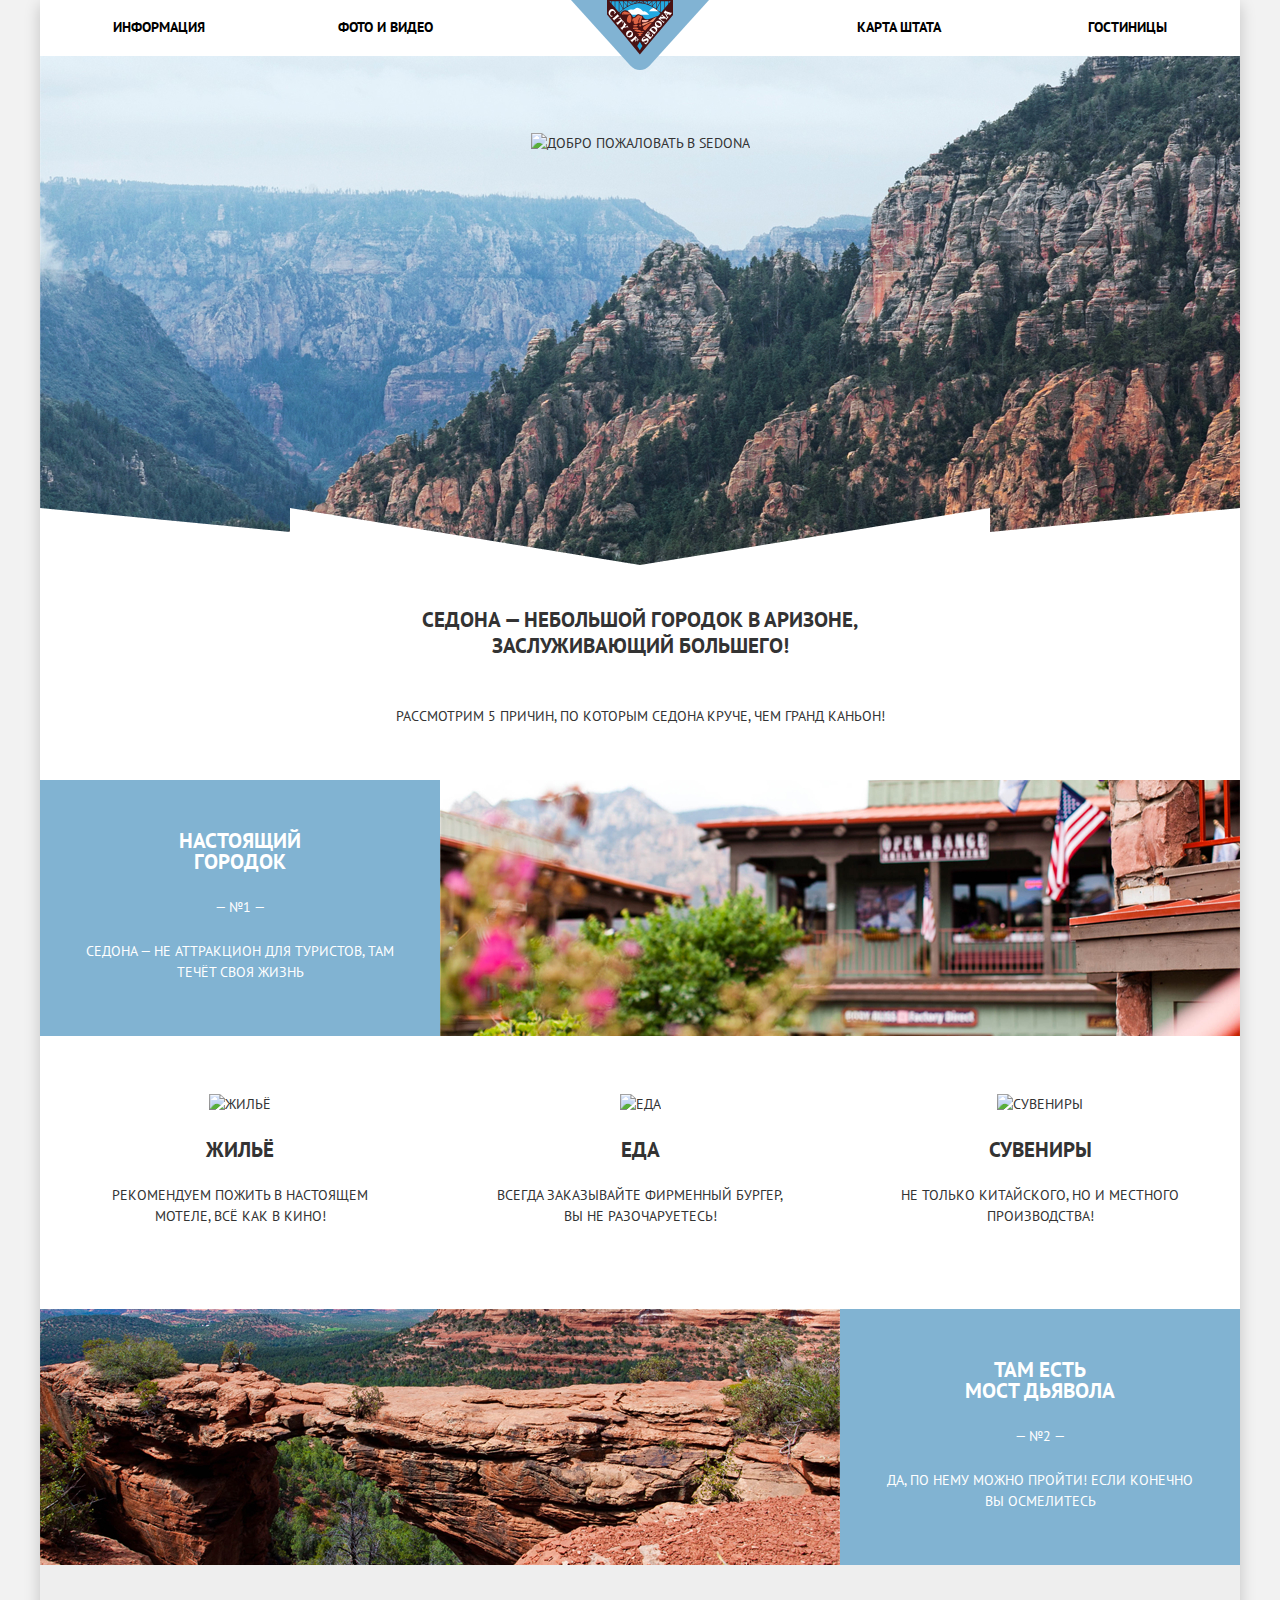
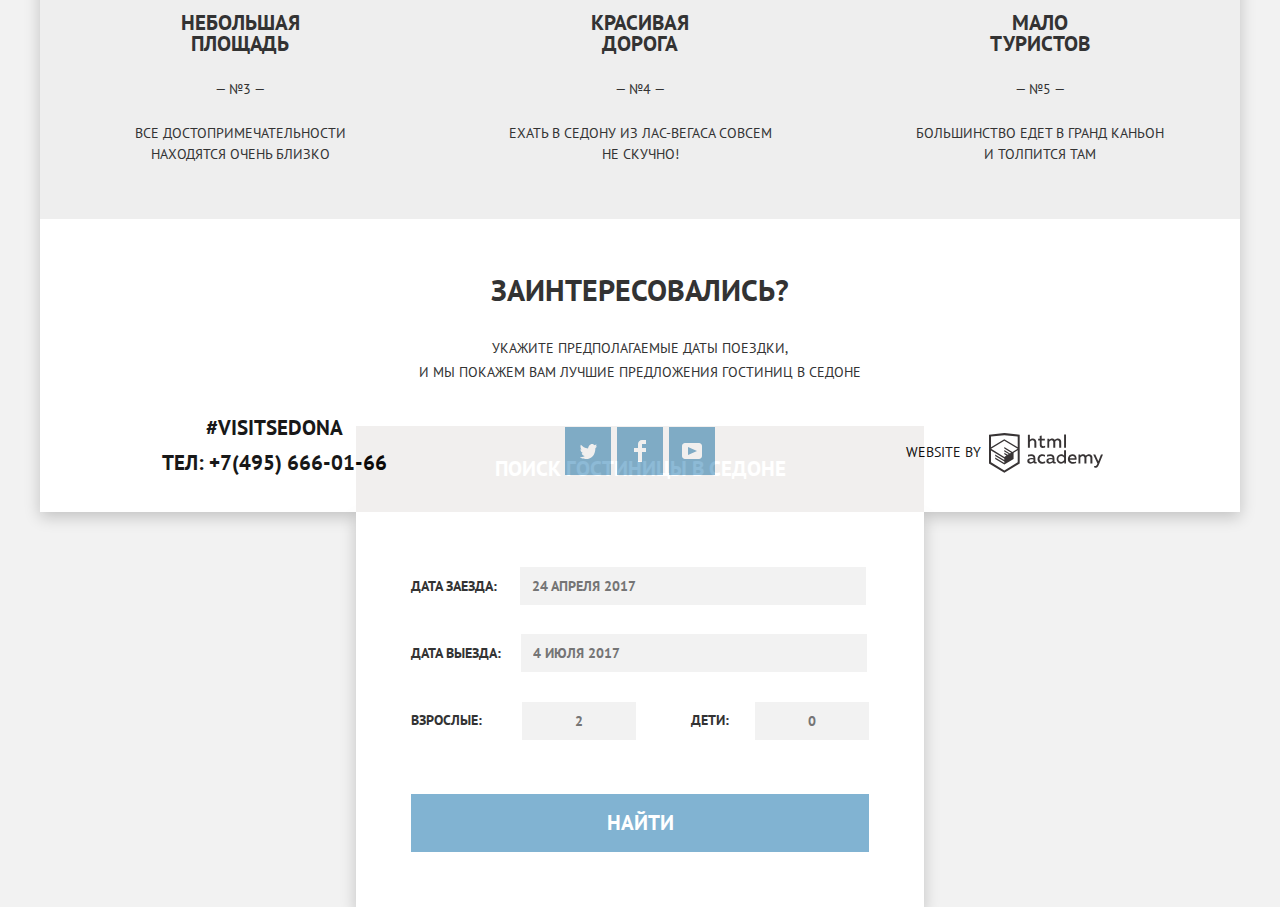
==== commit 9a05be7c: "Итоговая проверка 3" ====
--- a/index.html
+++ b/index.html
@@ -9,7 +9,7 @@
     <link rel="apple-touch-icon" href="img/180.png">
     <link rel="manifest" href="manifest.webmanifest">
 
-    <link href="normalize.css" rel="stylesheet">
+    <link href="css/normalize.css" rel="stylesheet">
     <link href="css/style.css" rel="stylesheet">
     <link rel="preconnect" href="https://fonts.gstatic.com">
     <link href="https://fonts.googleapis.com/css2?family=PT+Sans:wght@400;700&display=swap" rel="stylesheet">
@@ -158,7 +158,7 @@
         <div class="container">
           <section class="footer-contacts">
             <p class="footer-hashtag">#visitsedona</p>
-            <p class="footer-phone">Тел: +7(495) 666-01-66</p>
+            <a href="#" class="footer-phone">Тел: +7(495) 666-01-66</a>
           </section>
 
           <section class="footer-social">
--- a/css/style.css
+++ b/css/style.css
@@ -69,8 +69,7 @@
 .all {
   width: 1200px;
   box-shadow: 0 5px 15px 0 rgba(0 , 1 , 1 , 0.2);
-  margin: 0 40px 0 40px;
-  /*margin: 0 auto;*/
+  margin: 0 auto;
   position: relative;
 }
 
@@ -96,7 +95,7 @@
   display: grid;
 }
 
-/* Main Navigation */
+/* Site Navigation Wrapper */
 
 .main-navigation {
   font-size: 14px;
@@ -145,6 +144,25 @@
 
 .site-navigation-current a:not([href]) {
   background-color: var(--basic-white);
+}
+
+/* Site Navigation a */
+
+.site-navigation a {
+  color: var(--basic-black);
+}
+
+.site-navigation a:hover {
+  color: var(--basic-light-blue);
+}
+
+.site-navigation a:focus {
+  color: var(--basic-black);
+  opacity: 30%;
+}
+
+.site-navigation a.active {
+  color: var(--basic-brown);
 }
 
 /* Container */
@@ -191,26 +209,8 @@
   margin-top: 77px;
 }
 
-/* Site Navigation */
-
-.site-navigation a {
-  color: var(--basic-black);
-}
-
-.site-navigation a:hover {
-  color: var(--basic-light-blue);
-}
-
-.site-navigation a:focus {
-  color: var(--basic-black);
-  opacity: 30%;
-}
-
-.site-navigation a.active {
-  color: var(--basic-brown);
-}
-
 .map {
+  width: 1200px;
   display: block;
 }
 
@@ -586,7 +586,18 @@
   line-height: 26px;
   font-weight: 700;
   margin: 0;
-}
+  color: var(--basic-black);
+}
+
+.footer-phone:hover {
+  color: var(--basic-light-blue);
+}
+
+.footer-phone:focus {
+  color: var(--basic-black);
+  opacity: 30%;
+}
+
 .footer-hashtag {
   margin-bottom: 9px;
 }
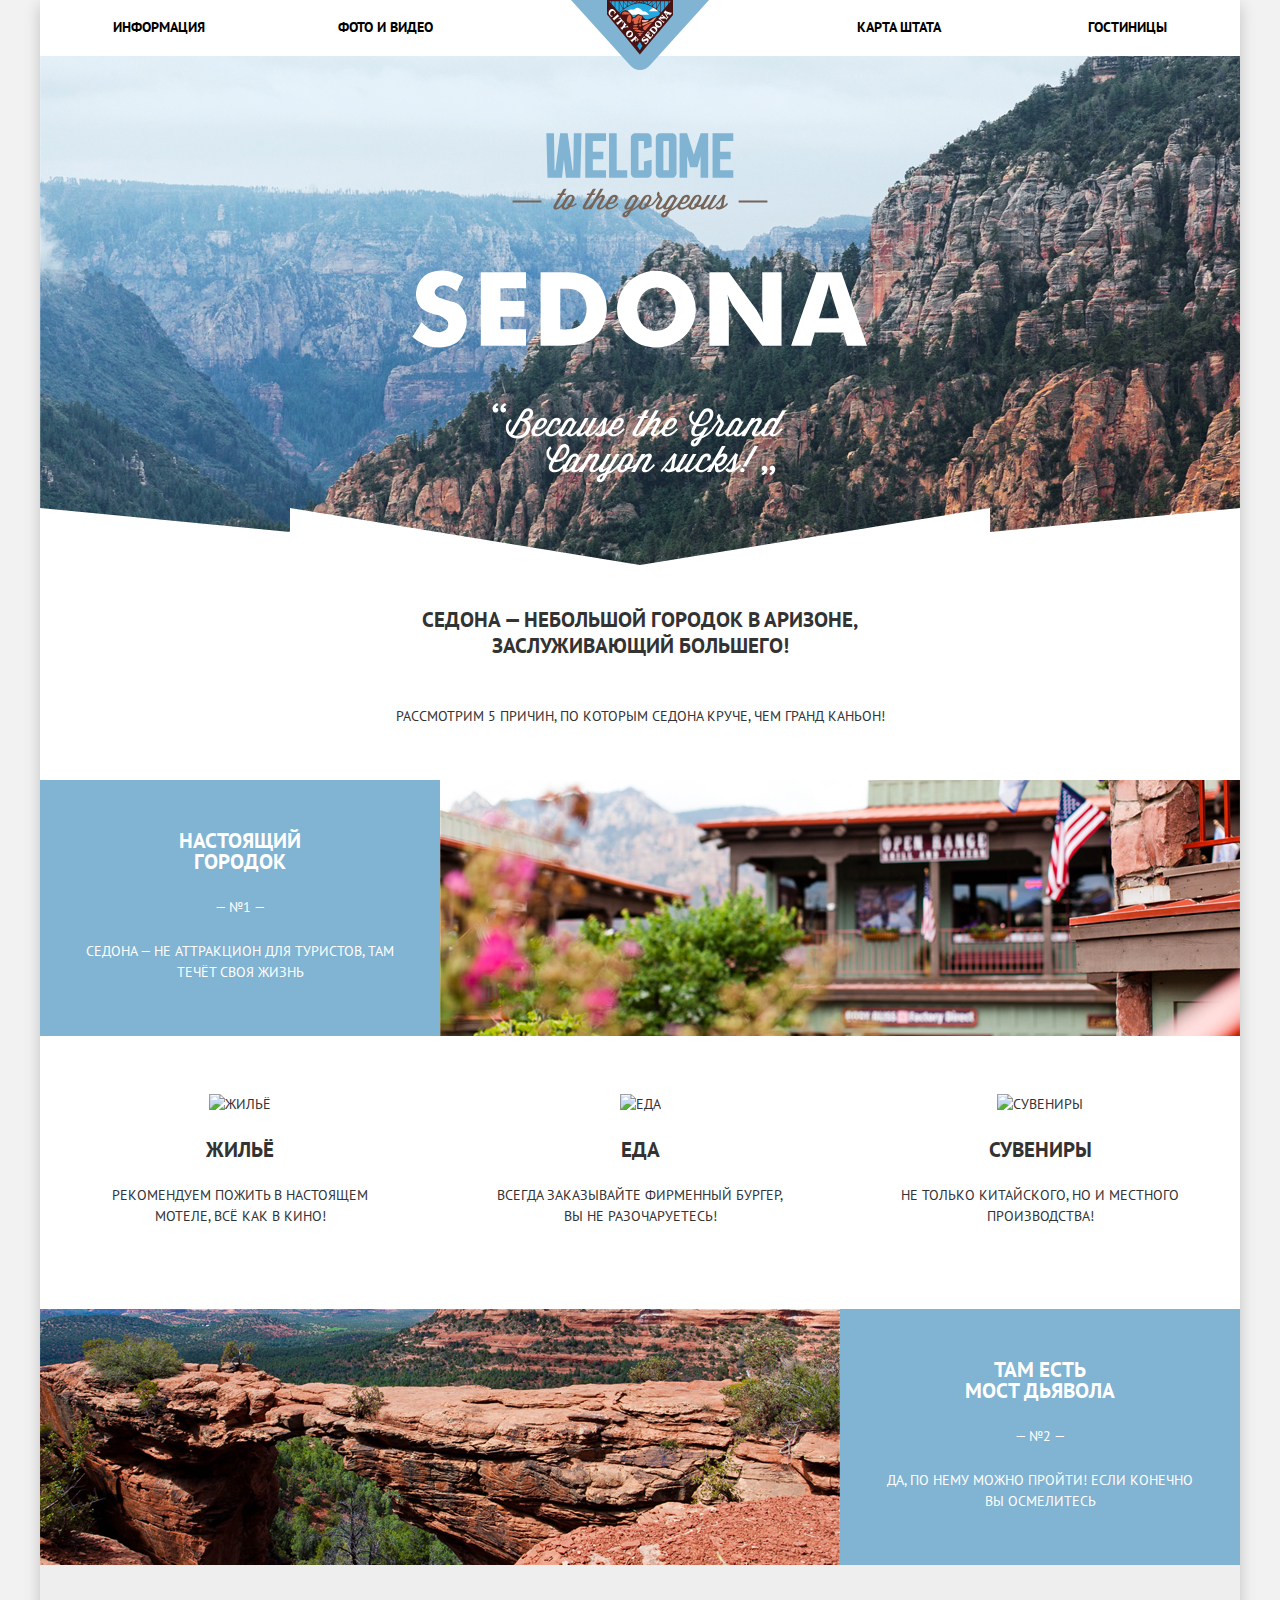
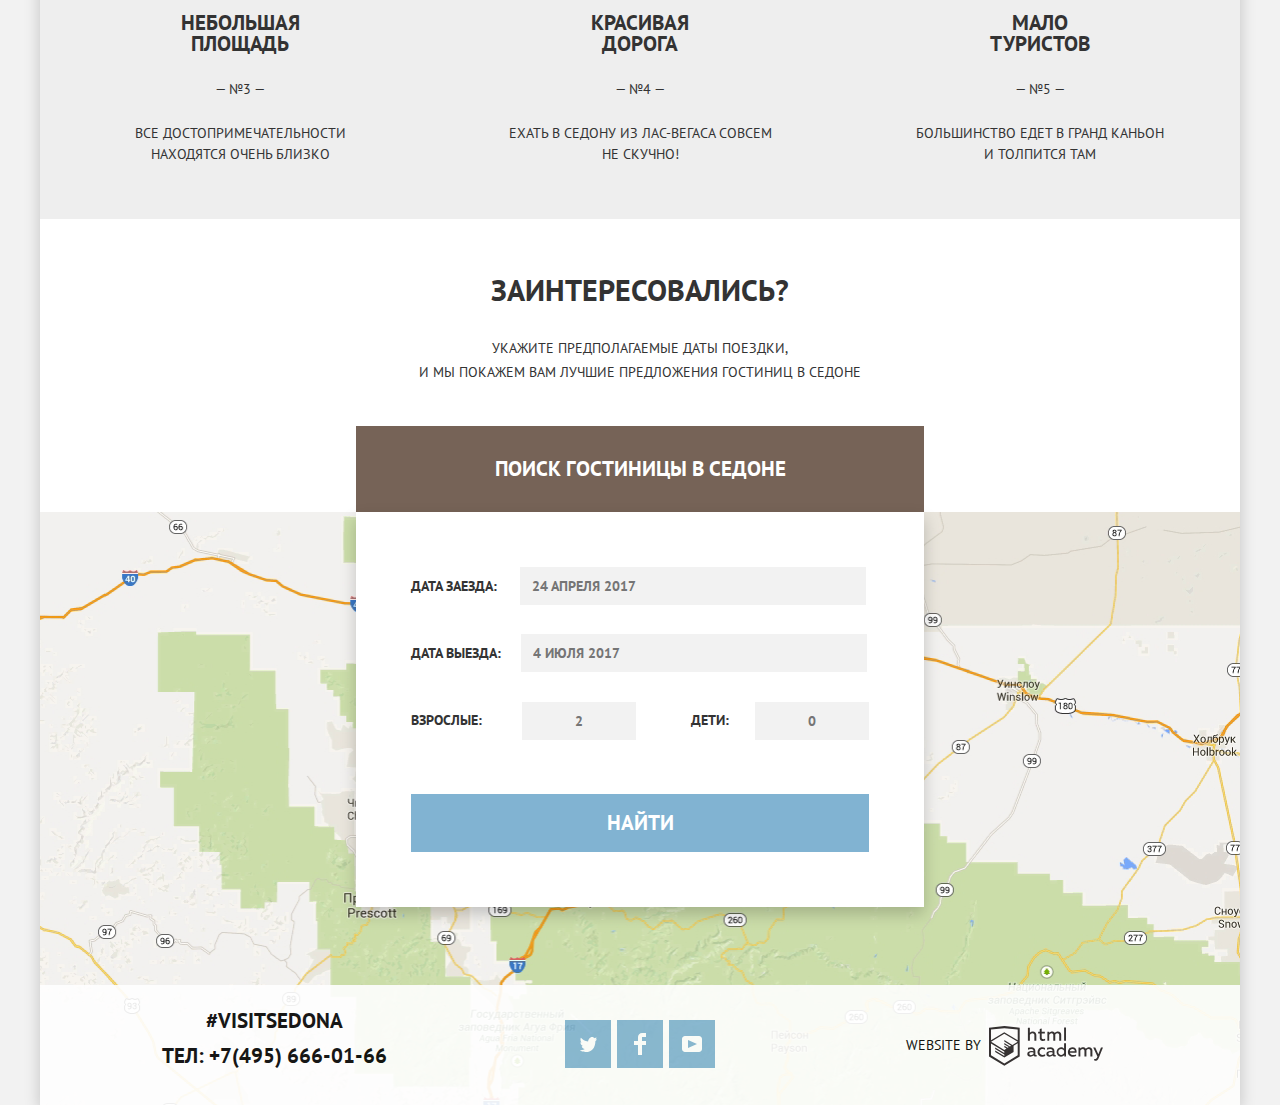
==== commit 984c4186: "Итоговая проверка 5" ====
--- a/index.html
+++ b/index.html
@@ -14,7 +14,7 @@
     <link rel="preconnect" href="https://fonts.gstatic.com">
     <link href="https://fonts.googleapis.com/css2?family=PT+Sans:wght@400;700&display=swap" rel="stylesheet">
   </head>
-  <!--<p>Репозиторий создан для обучения на профессиональном онлайн‑курсе «<a href="https://htmlacademy.ru/intensive/-->
+  <!--<p>Репозиторий создан для обучения на профессиональном онлайн‑курсе «<a href="https://htmlacademy.ru/intensive</a>-->
   <body class="page-body">
 
     <div class="all">
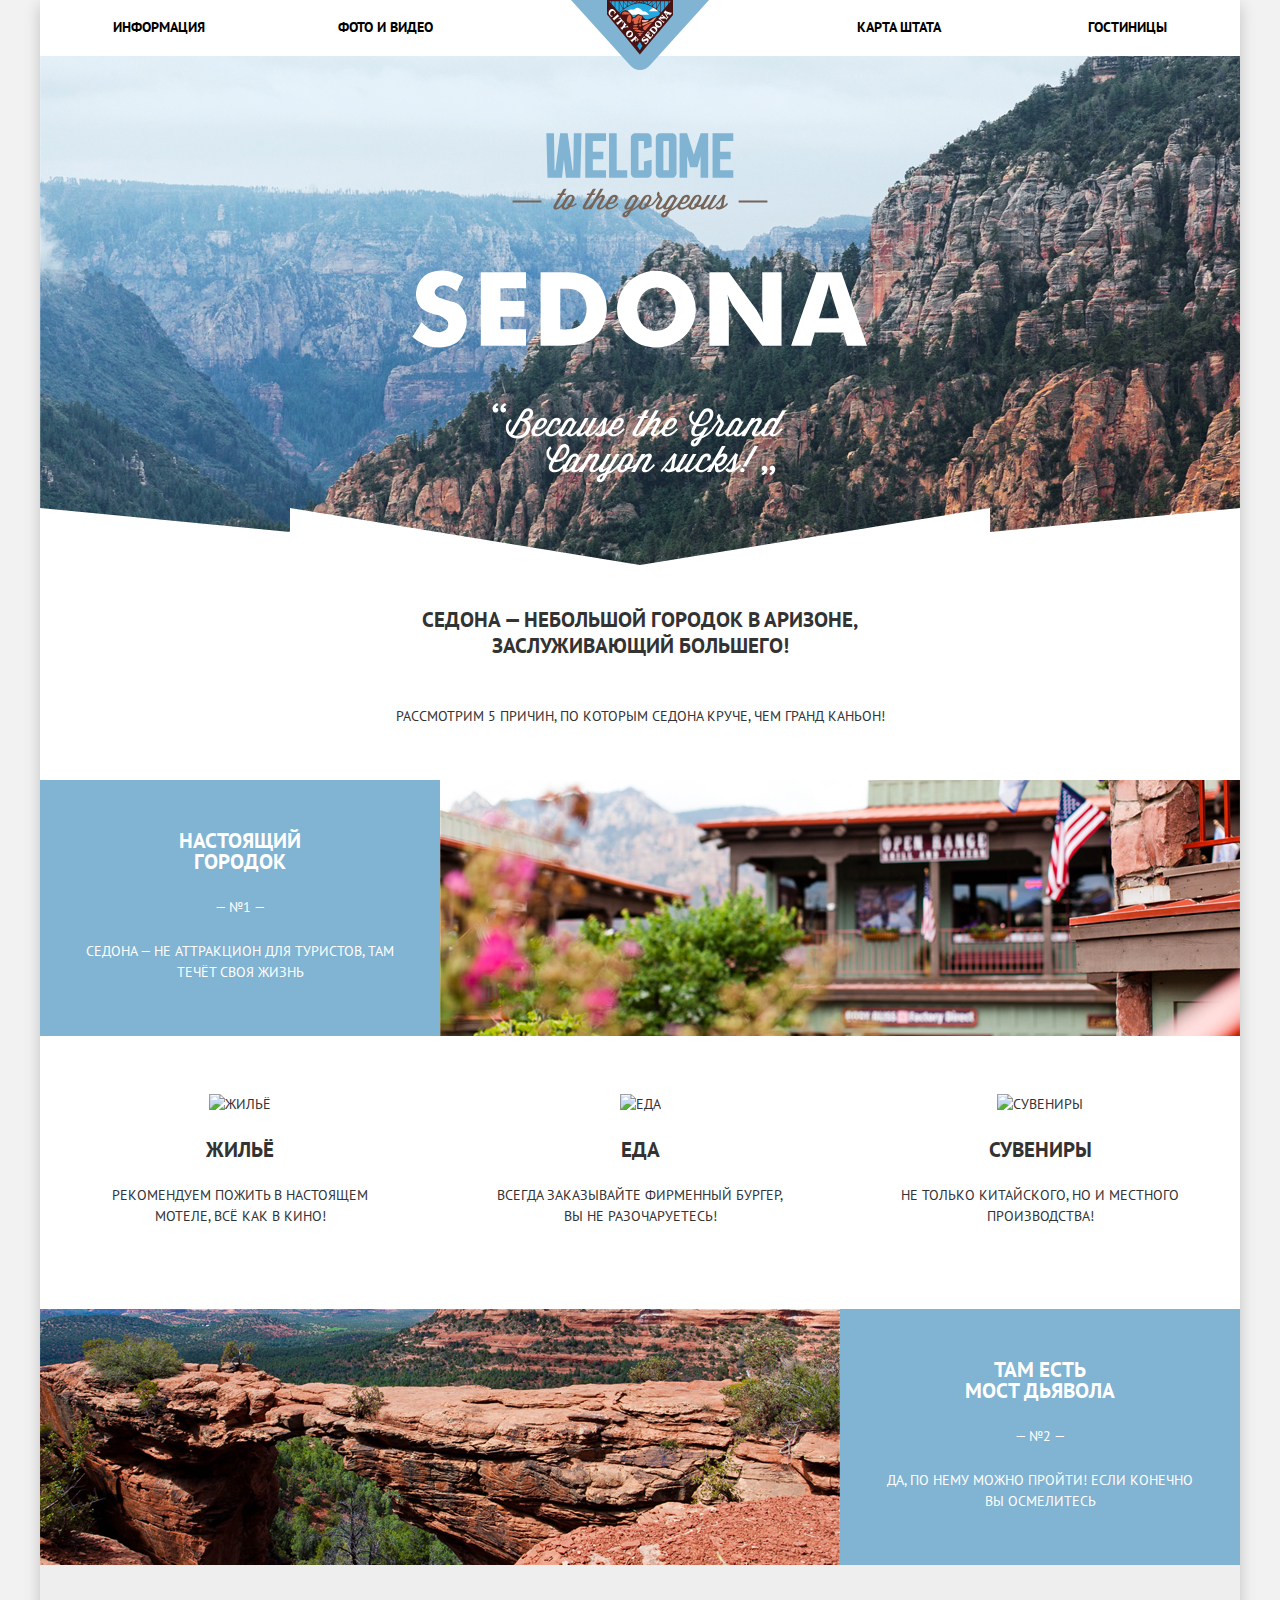
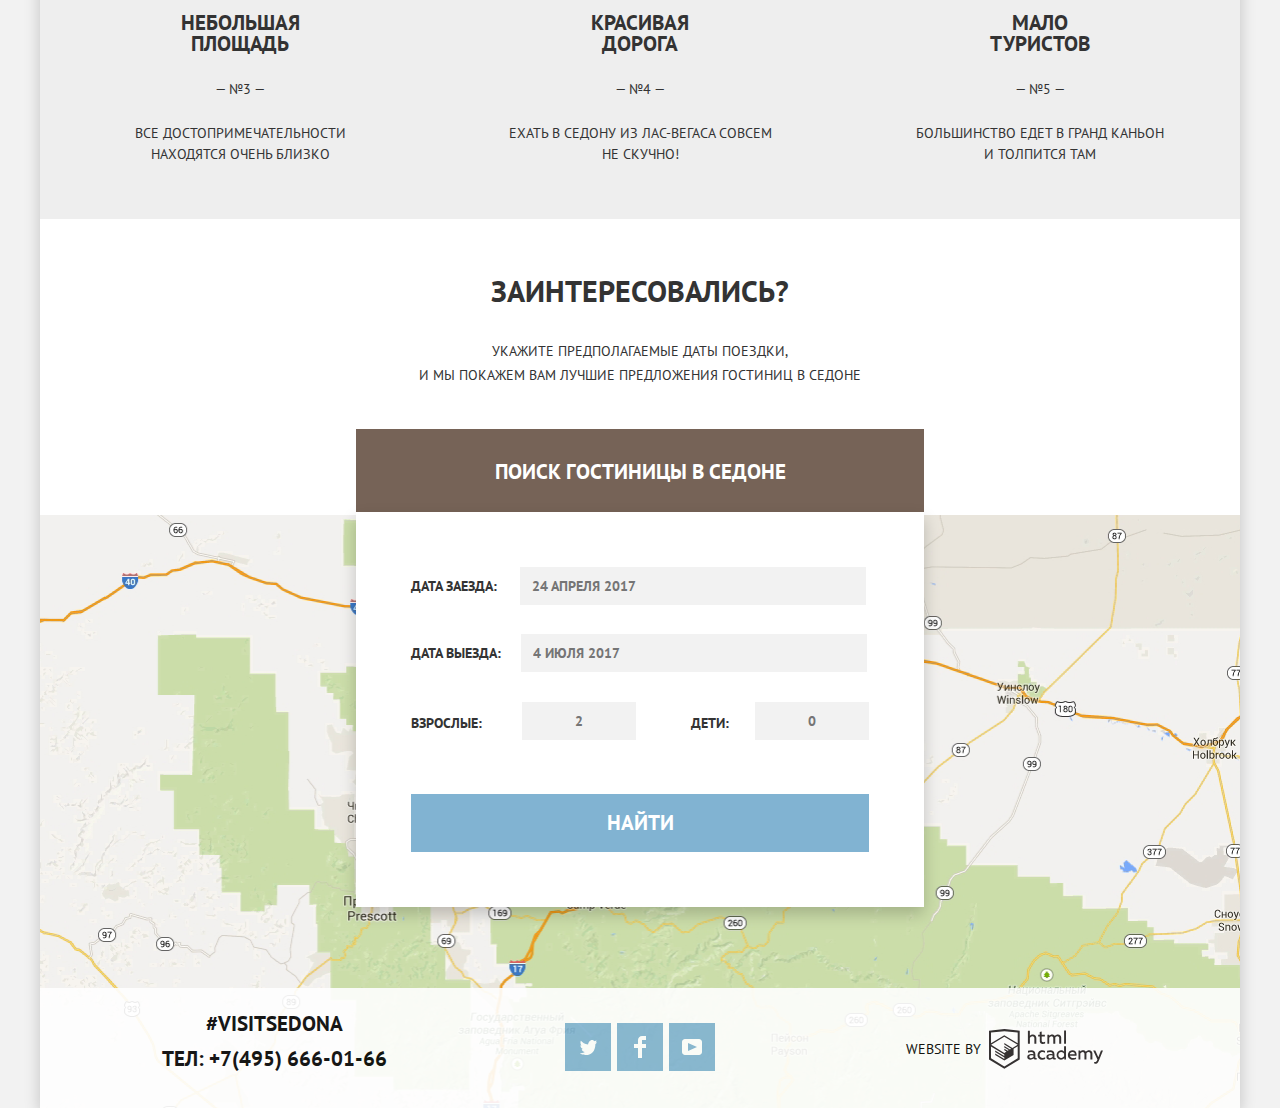
==== commit 3cccfe4c: "Пуш" ====
--- a/index.html
+++ b/index.html
@@ -56,7 +56,7 @@
                 <p class="feature-descript">Седона — не аттракцион для туристов, там <br> течёт своя жизнь</p>
               </div>
               <div>
-                <img src="img/true-city.jpg" width="800" alt="Вид на постройки городка">
+                <img src="img/true-city.jpg" width="800" height="256" alt="Вид на постройки городка">
               </div>
             </li>
             <li class="feature-with-icon">
@@ -76,7 +76,7 @@
             </li>
             <li class="feature-item-img item-img-left">
               <div>
-                <img src="img/the-bridge.jpg" width="800" alt="Вид на ппропасть">
+                <img src="img/the-bridge.jpg" width="800" height="256" alt="Вид на ппропасть">
               </div>
               <div class="left-descript-img">
                 <h2>Там есть <br> Мост дьявола</h2>
@@ -148,7 +148,7 @@
 
             <button class="submit-button" type="submit">Найти</button>
           </form>
-          <img class="map" src="img/map.png" alt="">
+          <img class="map" src="img/map.png" alt="Карта">
         </section>
 
       </main>
@@ -158,7 +158,7 @@
         <div class="container">
           <section class="footer-contacts">
             <p class="footer-hashtag">#visitsedona</p>
-            <a href="#" class="footer-phone">Тел: +7(495) 666-01-66</a>
+            <a href="tel:+74956660166" class="footer-phone">Тел: +7(495) 666-01-66</a>
           </section>
 
           <section class="footer-social">
--- a/css/style.css
+++ b/css/style.css
@@ -318,6 +318,7 @@
 
 .search-main-heading {
   font-size: 30px;
+  line-height: 24px;
   font-weight: 700;
   text-align: center;
 }
@@ -364,34 +365,12 @@
   transform: translateX(-50%);
 }
 
-.info-item {
-  margin: 0;
-}
-
-.info-item-date {
-  margin-top: 29px;
-  margin-bottom: 30px;
-}
-
-.check-in {
-  margin-left: 19px;
-}
-
-.check-out {
-  margin-left: 16px;
+.form-search label {
+  line-height: 26px;
 }
 
 .long-input {
   position: relative;
-}
-
-.short-inputs {
-  display: flex;
-  justify-content: space-between;
-}
-
-.short-inputs p {
-  margin: 0;
 }
 
 .ic-calendar {
@@ -417,69 +396,17 @@
   background-image: url("../img/ic-calendar-focus.svg");
 }
 
-.input-wrap {
-  display: flex;
-  align-items: center;
-}
-
-.input-wrap-adults {
-  margin-left: 40px;
-}
-
-.input-wrap-kids {
-  margin-left: 26px;
-}
-
-.main-wrap {
-  display: flex
-}
-
-.main-wrap label {
-  padding-top: 8px;
-}
-
-.ic-minus,
-.ic-plus {
-  width: 38px;
-  height: 38px;
-  border: none;
-  background-repeat: no-repeat;
-  background-position: center center;
-  background-color: var(--basic-light-grey);
-  padding: 0;
-  cursor: pointer;
-}
-
-.ic-minus {
-  background-image: url("../img/ic-minus.svg");
-}
-
-.ic-minus:hover {
-  background-image: url("../img/ic-minus-hover.svg");
-}
-
-.ic-minus:focus {
-  background-image: url("../img/ic-minus-focus.svg");
-}
-
-.ic-plus {
-  background-image: url("../img/ic-plus.svg");
-}
-
-.ic-plus:hover {
-  background-image: url("../img/ic-plus-hover.svg");
-}
-
-.ic-plus:focus {
-  background-image: url("../img/ic-plus-focus.svg");
-}
-
-.search-heading,
-.search-info {
-  text-align: center;
+.info-item {
+  margin: 0;
+}
+
+.info-item-date {
+  margin-top: 29px;
+  margin-bottom: 30px;
 }
 
 .info-item label {
+  /*line-height: 26px;*/
   font-weight: 700;
 }
 
@@ -494,6 +421,7 @@
   height: 38px;
   padding: 0;
   padding-left: 12px;
+  line-height: 26px;
 }
 
 .info-item input:hover {
@@ -506,6 +434,85 @@
   width: 332px;
   height: 34px;
   padding-left: 10px;
+}
+
+.check-in {
+  margin-left: 19px;
+}
+
+.check-out {
+  margin-left: 16px;
+}
+
+.short-inputs {
+  display: flex;
+  justify-content: space-between;
+}
+
+.short-inputs p {
+  margin: 0;
+}
+
+.input-wrap {
+  display: flex;
+  align-items: center;
+}
+
+.input-wrap-adults {
+  margin-left: 40px;
+}
+
+.input-wrap-kids {
+  margin-left: 26px;
+}
+
+.main-wrap {
+  display: flex
+}
+
+.main-wrap label {
+  padding-top: 8px;
+}
+
+.ic-minus,
+.ic-plus {
+  width: 38px;
+  height: 38px;
+  border: none;
+  background-repeat: no-repeat;
+  background-position: center center;
+  background-color: var(--basic-light-grey);
+  padding: 0;
+  cursor: pointer;
+}
+
+.ic-minus {
+  background-image: url("../img/ic-minus.svg");
+}
+
+.ic-minus:hover {
+  background-image: url("../img/ic-minus-hover.svg");
+}
+
+.ic-minus:focus {
+  background-image: url("../img/ic-minus-focus.svg");
+}
+
+.ic-plus {
+  background-image: url("../img/ic-plus.svg");
+}
+
+.ic-plus:hover {
+  background-image: url("../img/ic-plus-hover.svg");
+}
+
+.ic-plus:focus {
+  background-image: url("../img/ic-plus-focus.svg");
+}
+
+.search-heading,
+.search-info {
+  text-align: center;
 }
 
 .info-item input.info-item-kids:focus,
@@ -644,6 +651,10 @@
   padding-left: 66px;
 }
 
+.footer-copyright span {
+  line-height: 26px;
+}
+
 .footer-copyright .link-made-by {
   width: 115px;
   height: 41px;
@@ -738,11 +749,6 @@
   list-style: none;
 }
 
-.search-options h2 {
-  margin: 0;
-  margin-right: 46px;
-}
-
 .sorting {
   font-weight: 600;
 }
@@ -753,6 +759,12 @@
   background-image: url("../img/1px-line.svg");
   background-repeat: no-repeat;
   background-position: bottom;
+}
+
+.search-options h2 {
+  line-height: 26px;
+  margin: 0;
+  margin-right: 46px;
 }
 
 .found {
@@ -1005,6 +1017,8 @@
 }
 
 .variant-name {
+  position: relative;
+  top: -8px;
   font-size: 21px;
   font-weight: 700;
   line-height: 26px;
@@ -1072,11 +1086,13 @@
 }
 
 .variant-about {
-  margin-top: 7px;
+  margin-top: 2px;
+  margin-bottom: 12px;
 }
 
 .variant-home,
 .variant-price {
+  line-height: 21px;
   margin: 0;
 }
 
@@ -1090,6 +1106,10 @@
 
 .variant-links {
   margin-top: 9px;
+}
+
+.center {
+  padding-top: 0;
 }
 
 .right {
@@ -1101,7 +1121,6 @@
   display: flex;
   flex-direction: row-reverse;
   padding: 0;
-
 }
 
 .stars li {
